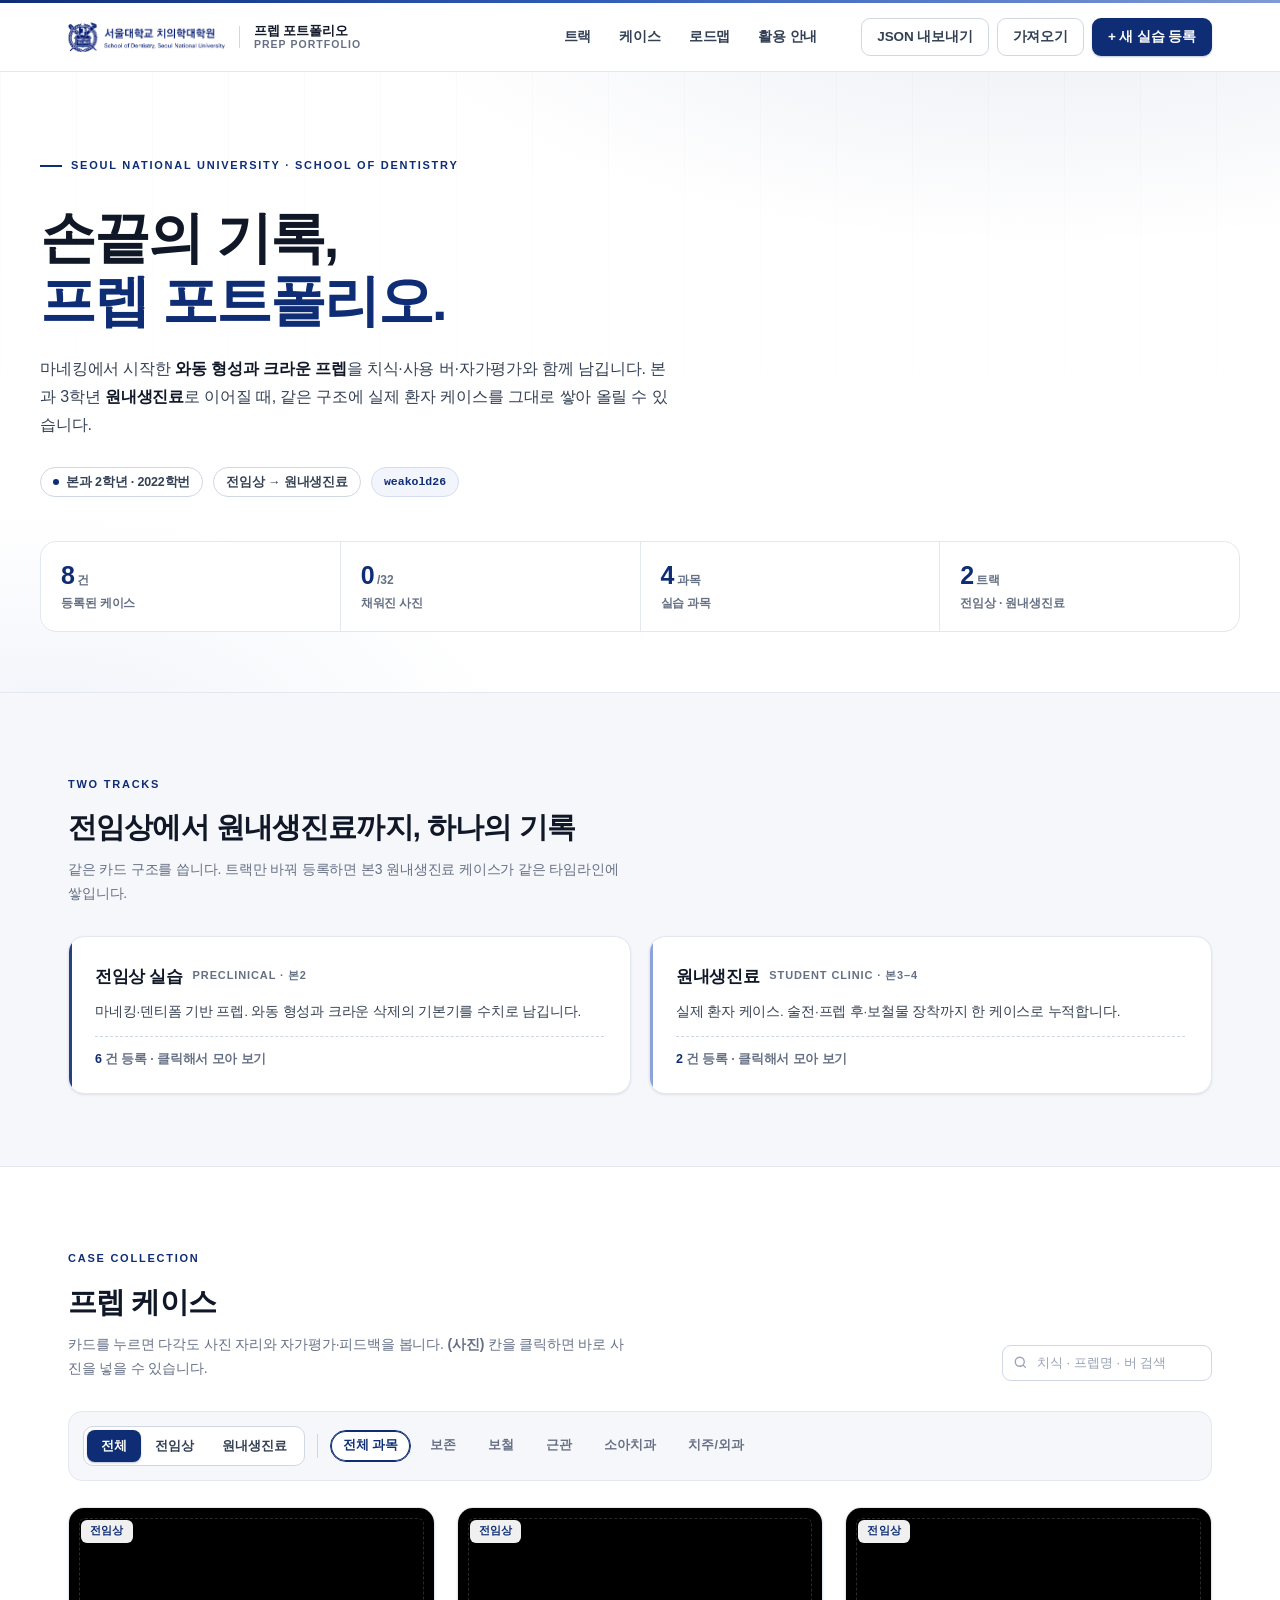
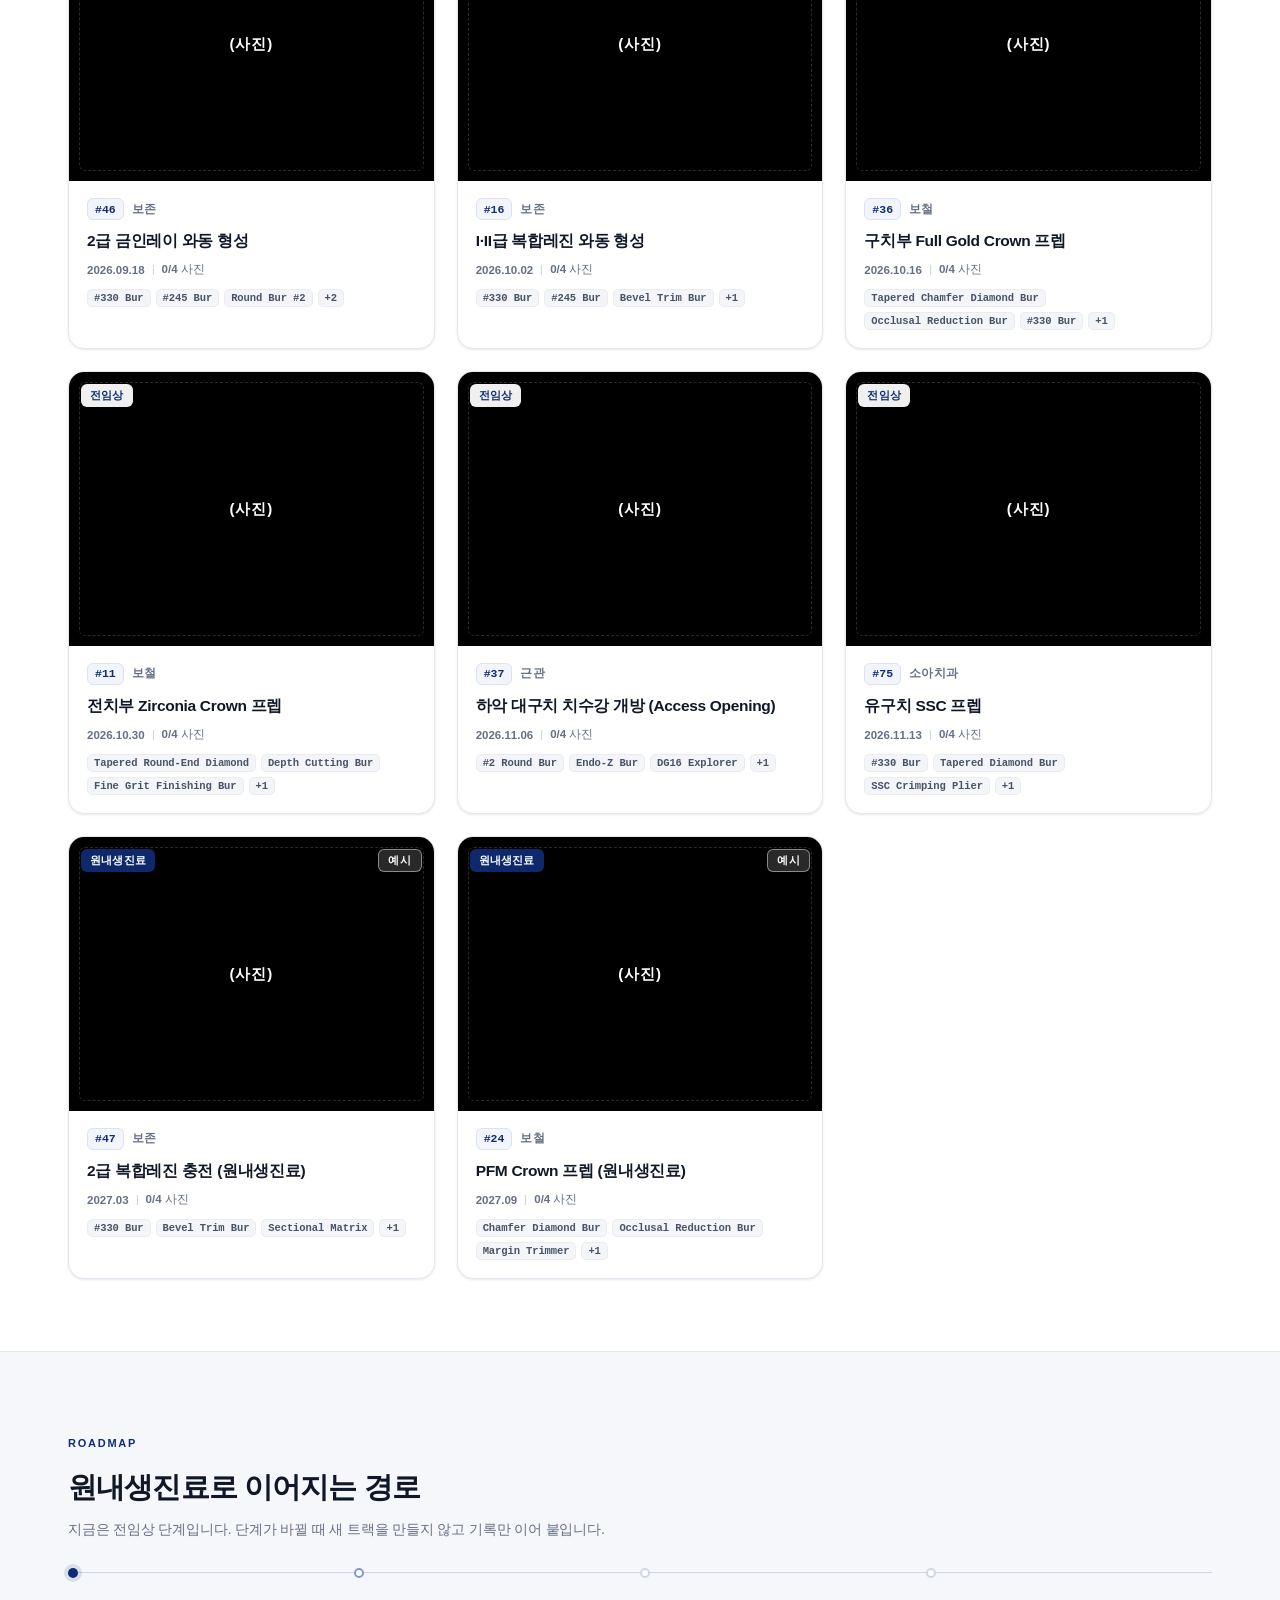
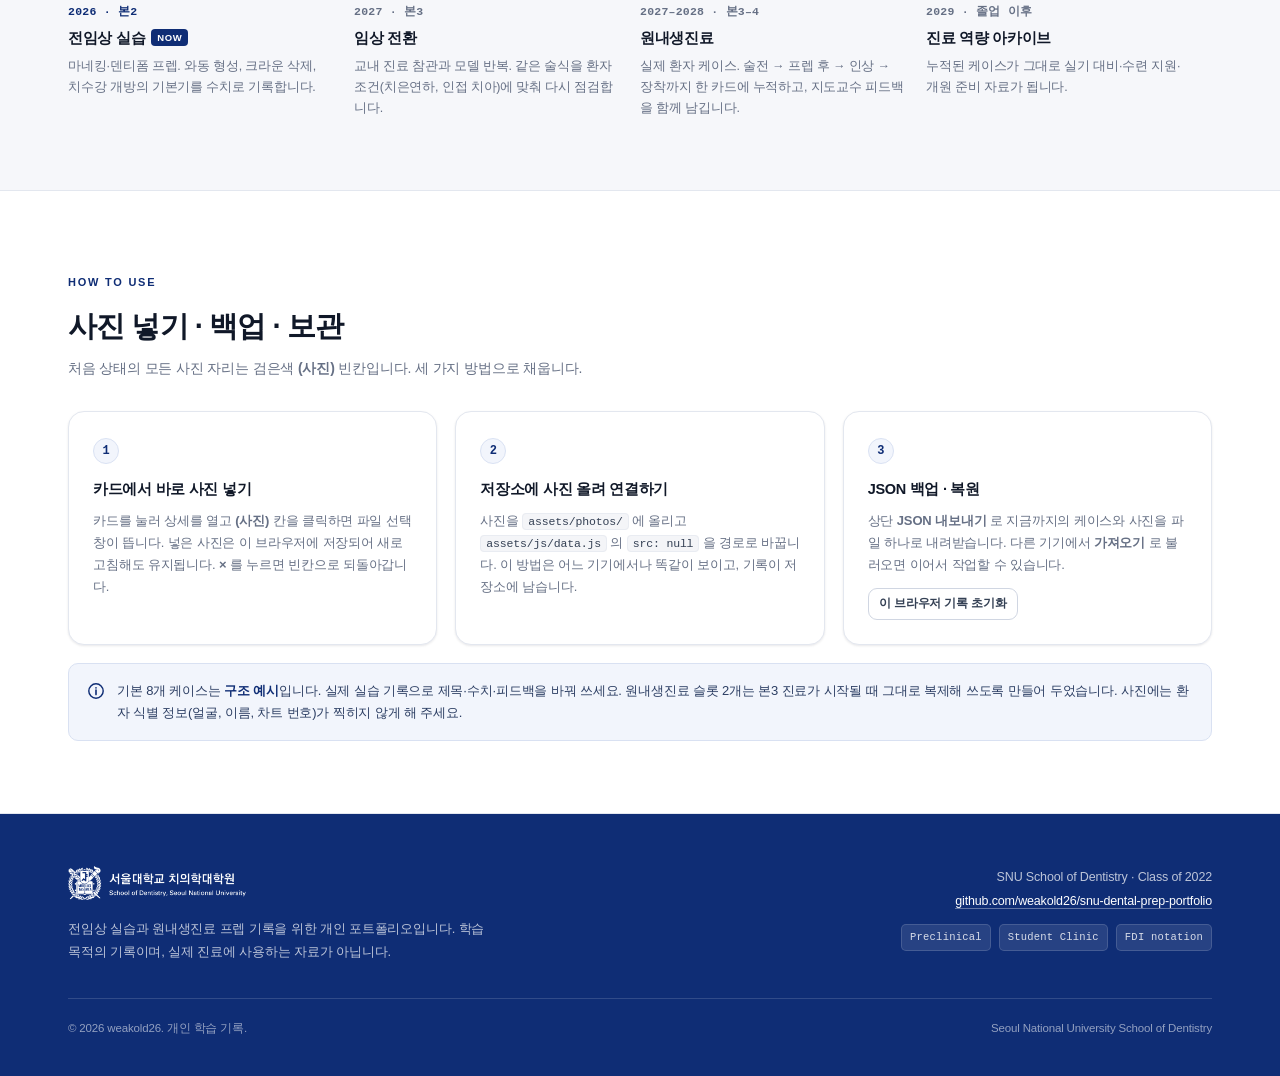
==== index.html @ 91e1e753 "feat: add browser-record reset control - 안내 섹션에 '이 브라우저 기록 초기화' 버튼 (confirm 확인 후 localStorage 비움) - " ====
<!DOCTYPE html>
<html lang="ko">
<head>
<meta charset="utf-8">
<meta name="viewport" content="width=device-width, initial-scale=1">
<title>프렙 포트폴리오 · 서울대학교 치의학대학원</title>
<meta name="description" content="서울대학교 치의학대학원 전임상 실습·원내생진료 프렙 포트폴리오. 케이스별 치식, 사용 버, 자가평가, 다각도 사진 기록.">
<meta name="author" content="weakold26">
<meta name="theme-color" content="#0F2D75">

<meta property="og:type" content="website">
<meta property="og:title" content="프렙 포트폴리오 · 서울대학교 치의학대학원">
<meta property="og:description" content="전임상 실습에서 원내생진료까지 — 마네킹 프렙과 임상 케이스를 한 곳에 누적합니다.">
<meta property="og:image" content="assets/img/logo.png">
<meta name="twitter:card" content="summary">

<link rel="icon" type="image/png" href="assets/img/mobileicon.png">
<link rel="apple-touch-icon" href="assets/img/mobileicon.png">
<link rel="stylesheet" href="assets/css/style.css">
</head>
<body id="top">

<div class="topline"></div>

<header class="site-header">
  <div class="wrap header-inner">
    <a class="brand" href="#top" aria-label="서울대학교 치의학대학원 — 프렙 포트폴리오">
      <img class="brand-logo" src="assets/img/logo.png" width="319" height="61"
           alt="서울대학교 치의학대학원 School of Dentistry, Seoul National University">
      <span class="brand-divider" aria-hidden="true"></span>
      <span class="brand-text">
        <span class="brand-title">프렙 포트폴리오</span>
        <span class="brand-sub">Prep Portfolio</span>
      </span>
    </a>

    <nav class="nav" aria-label="주요 섹션">
      <a href="#tracks">트랙</a>
      <a href="#collection">케이스</a>
      <a href="#roadmap">로드맵</a>
      <a href="#guide">활용 안내</a>
    </nav>

    <div class="header-actions">
      <button type="button" class="btn btn-ghost" id="btn-export" title="현재 기록을 JSON 파일로 내려받기">JSON 내보내기</button>
      <button type="button" class="btn btn-ghost" id="btn-import" title="JSON 백업 파일 불러오기">가져오기</button>
      <button type="button" class="btn btn-primary" id="btn-new">+ 새 실습 등록</button>
    </div>
  </div>
</header>

<!-- ============================================================== HERO -->
<section class="hero">
  <div class="wrap hero-inner">
    <p class="eyebrow">Seoul National University · School of Dentistry</p>
    <h1>손끝의 기록,<br><span class="accent">프렙 포트폴리오.</span></h1>
    <p class="hero-lead">
      마네킹에서 시작한 <strong>와동 형성과 크라운 프렙</strong>을 치식·사용 버·자가평가와 함께 남깁니다.
      본과 3학년 <strong>원내생진료</strong>로 이어질 때, 같은 구조에 실제 환자 케이스를 그대로 쌓아 올릴 수 있습니다.
    </p>

    <div class="hero-meta">
      <span class="chip"><span class="dot" aria-hidden="true"></span>본과 2학년 · 2022학번</span>
      <span class="chip">전임상 → 원내생진료</span>
      <span class="chip chip-code">weakold26</span>
    </div>

    <div class="hero-stats">
      <div class="stat">
        <div class="stat-num" id="stat-cases">8<small>건</small></div>
        <div class="stat-label">등록된 케이스</div>
      </div>
      <div class="stat">
        <div class="stat-num" id="stat-photos">0<small>/32</small></div>
        <div class="stat-label">채워진 사진</div>
      </div>
      <div class="stat">
        <div class="stat-num" id="stat-subjects">5<small>과목</small></div>
        <div class="stat-label">실습 과목</div>
      </div>
      <div class="stat">
        <div class="stat-num" id="stat-tracks">2<small>트랙</small></div>
        <div class="stat-label">전임상 · 원내생진료</div>
      </div>
    </div>
  </div>
</section>

<!-- ============================================================ TRACKS -->
<section class="section" id="tracks">
  <div class="wrap">
    <div class="section-head">
      <div>
        <p class="section-kicker">Two Tracks</p>
        <h2 class="section-title">전임상에서 원내생진료까지, 하나의 기록</h2>
        <p class="section-desc">같은 카드 구조를 씁니다. 트랙만 바꿔 등록하면 본3 원내생진료 케이스가 같은 타임라인에 쌓입니다.</p>
      </div>
    </div>
    <div class="track-grid" id="track-grid"></div>
  </div>
</section>

<!-- ======================================================== COLLECTION -->
<section class="section collection" id="collection">
  <div class="wrap">
    <div class="section-head">
      <div>
        <p class="section-kicker">Case Collection</p>
        <h2 class="section-title">프렙 케이스</h2>
        <p class="section-desc">카드를 누르면 다각도 사진 자리와 자가평가·피드백을 봅니다. <b>(사진)</b> 칸을 클릭하면 바로 사진을 넣을 수 있습니다.</p>
      </div>
      <div class="search">
        <svg viewBox="0 0 20 20" fill="none" aria-hidden="true"><circle cx="9" cy="9" r="6" stroke="currentColor" stroke-width="1.7"/><path d="m13.5 13.5 3 3" stroke="currentColor" stroke-width="1.7" stroke-linecap="round"/></svg>
        <label class="sr-only" for="search-input">케이스 검색</label>
        <input type="text" id="search-input" placeholder="치식 · 프렙명 · 버 검색" autocomplete="off">
      </div>
    </div>

    <div class="filterbar">
      <div class="segmented" id="track-filter" role="group" aria-label="트랙 필터">
        <button type="button" data-track="all" aria-pressed="true">전체</button>
        <button type="button" data-track="preclinical" aria-pressed="false">전임상</button>
        <button type="button" data-track="clinic" aria-pressed="false">원내생진료</button>
      </div>
      <span class="filter-divider" aria-hidden="true"></span>
      <div class="subject-chips" id="subject-filter" role="group" aria-label="과목 필터">
        <button type="button" data-subject="all" aria-pressed="true">전체 과목</button>
      </div>
    </div>

    <div class="case-grid" id="case-grid" aria-live="polite"></div>
  </div>
</section>

<!-- =========================================================== ROADMAP -->
<section class="section" id="roadmap">
  <div class="wrap">
    <div class="section-head">
      <div>
        <p class="section-kicker">Roadmap</p>
        <h2 class="section-title">원내생진료로 이어지는 경로</h2>
        <p class="section-desc">지금은 전임상 단계입니다. 단계가 바뀔 때 새 트랙을 만들지 않고 기록만 이어 붙입니다.</p>
      </div>
    </div>

    <div class="roadmap">
      <div class="road-step is-now">
        <div class="road-year">2026 · 본2</div>
        <div class="road-title">전임상 실습<span class="now-tag">NOW</span></div>
        <p class="road-body">마네킹·덴티폼 프렙. 와동 형성, 크라운 삭제, 치수강 개방의 기본기를 수치로 기록합니다.</p>
      </div>
      <div class="road-step is-next">
        <div class="road-year">2027 · 본3</div>
        <div class="road-title">임상 전환</div>
        <p class="road-body">교내 진료 참관과 모델 반복. 같은 술식을 환자 조건(치은연하, 인접 치아)에 맞춰 다시 점검합니다.</p>
      </div>
      <div class="road-step">
        <div class="road-year">2027–2028 · 본3–4</div>
        <div class="road-title">원내생진료</div>
        <p class="road-body">실제 환자 케이스. 술전 → 프렙 후 → 인상 → 장착까지 한 카드에 누적하고, 지도교수 피드백을 함께 남깁니다.</p>
      </div>
      <div class="road-step">
        <div class="road-year">2029 · 졸업 이후</div>
        <div class="road-title">진료 역량 아카이브</div>
        <p class="road-body">누적된 케이스가 그대로 실기 대비·수련 지원·개원 준비 자료가 됩니다.</p>
      </div>
    </div>
  </div>
</section>

<!-- ============================================================= GUIDE -->
<section class="section collection" id="guide">
  <div class="wrap">
    <div class="section-head">
      <div>
        <p class="section-kicker">How to use</p>
        <h2 class="section-title">사진 넣기 · 백업 · 보관</h2>
        <p class="section-desc">처음 상태의 모든 사진 자리는 검은색 <b>(사진)</b> 빈칸입니다. 세 가지 방법으로 채웁니다.</p>
      </div>
    </div>

    <div class="guide-grid">
      <div class="guide-card">
        <span class="guide-num">1</span>
        <h3>카드에서 바로 사진 넣기</h3>
        <p>카드를 눌러 상세를 열고 <b>(사진)</b> 칸을 클릭하면 파일 선택창이 뜹니다. 넣은 사진은 이 브라우저에 저장되어 새로고침해도 유지됩니다. <b>×</b> 를 누르면 빈칸으로 되돌아갑니다.</p>
      </div>
      <div class="guide-card">
        <span class="guide-num">2</span>
        <h3>저장소에 사진 올려 연결하기</h3>
        <p>사진을 <code>assets/photos/</code> 에 올리고 <code>assets/js/data.js</code> 의 <code>src: null</code> 을 경로로 바꿉니다. 이 방법은 어느 기기에서나 똑같이 보이고, 기록이 저장소에 남습니다.</p>
      </div>
      <div class="guide-card">
        <span class="guide-num">3</span>
        <h3>JSON 백업 · 복원</h3>
        <p>상단 <b>JSON 내보내기</b> 로 지금까지의 케이스와 사진을 파일 하나로 내려받습니다. 다른 기기에서 <b>가져오기</b> 로 불러오면 이어서 작업할 수 있습니다.</p>
        <button type="button" class="btn btn-quiet reset-btn" id="btn-reset">이 브라우저 기록 초기화</button>
      </div>
    </div>

    <div class="note">
      <svg class="note-icon" viewBox="0 0 20 20" fill="none" aria-hidden="true"><circle cx="10" cy="10" r="8" stroke="currentColor" stroke-width="1.6"/><path d="M10 9v5M10 6.4v.2" stroke="currentColor" stroke-width="1.8" stroke-linecap="round"/></svg>
      <div>
        기본 8개 케이스는 <b>구조 예시</b>입니다. 실제 실습 기록으로 제목·수치·피드백을 바꿔 쓰세요.
        원내생진료 슬롯 2개는 본3 진료가 시작될 때 그대로 복제해 쓰도록 만들어 두었습니다.
        사진에는 환자 식별 정보(얼굴, 이름, 차트 번호)가 찍히지 않게 해 주세요.
      </div>
    </div>
  </div>
</section>

<!-- ============================================================ FOOTER -->
<footer class="site-footer">
  <div class="wrap">
    <div class="footer-inner">
      <div>
        <img class="footer-logo" src="assets/img/logoW.png" width="319" height="61"
             alt="서울대학교 치의학대학원 School of Dentistry, Seoul National University">
        <p class="footer-about">
          전임상 실습과 원내생진료 프렙 기록을 위한 개인 포트폴리오입니다.
          학습 목적의 기록이며, 실제 진료에 사용하는 자료가 아닙니다.
        </p>
      </div>
      <div class="footer-right">
        <div>SNU School of Dentistry · Class of 2022</div>
        <div><a href="https://github.com/weakold26/snu-dental-prep-portfolio" target="_blank" rel="noopener">github.com/weakold26/snu-dental-prep-portfolio</a></div>
        <div class="footer-meta">
          <span>Preclinical</span>
          <span>Student Clinic</span>
          <span>FDI notation</span>
        </div>
      </div>
    </div>
    <div class="footer-rule"></div>
    <div class="footer-bottom">
      <span>© 2026 weakold26. 개인 학습 기록.</span>
      <span>Seoul National University School of Dentistry</span>
    </div>
  </div>
</footer>

<!-- ======================================================= DETAIL MODAL -->
<div class="modal" id="modal-detail" data-open="false" role="dialog" aria-modal="true" aria-labelledby="detail-title">
  <div class="modal-backdrop" data-close="detail"></div>
  <div class="modal-panel" role="document">
    <div class="modal-head">
      <div class="modal-head-main">
        <div class="modal-eyebrow" id="detail-eyebrow"></div>
        <h2 class="modal-title" id="detail-title"></h2>
        <p class="modal-sub" id="detail-sub"></p>
      </div>
      <button type="button" class="icon-btn" data-close="detail" aria-label="닫기">
        <svg width="16" height="16" viewBox="0 0 16 16" fill="none" aria-hidden="true"><path d="M4 4l8 8M12 4l-8 8" stroke="currentColor" stroke-width="1.8" stroke-linecap="round"/></svg>
      </button>
    </div>
    <div class="modal-body" id="detail-body"></div>
    <div class="modal-foot">
      <span class="modal-foot-note">(사진) 칸을 클릭하면 그 각도의 사진을 넣을 수 있습니다 · 이 브라우저에만 저장됩니다</span>
      <button type="button" class="btn btn-ghost" data-close="detail">닫기</button>
    </div>
  </div>
</div>

<!-- ========================================================== NEW MODAL -->
<div class="modal" id="modal-new" data-open="false" role="dialog" aria-modal="true" aria-labelledby="new-title">
  <div class="modal-backdrop" data-close="new"></div>
  <div class="modal-panel is-narrow" role="document">
    <div class="modal-head">
      <div class="modal-head-main">
        <div class="modal-eyebrow">New Record</div>
        <h2 class="modal-title" id="new-title">새 실습 / 프렙 등록</h2>
        <p class="modal-sub">사진을 넣지 않으면 검은색 (사진) 빈칸으로 남습니다. 나중에 카드에서 채울 수 있습니다.</p>
      </div>
      <button type="button" class="icon-btn" data-close="new" aria-label="닫기">
        <svg width="16" height="16" viewBox="0 0 16 16" fill="none" aria-hidden="true"><path d="M4 4l8 8M12 4l-8 8" stroke="currentColor" stroke-width="1.8" stroke-linecap="round"/></svg>
      </button>
    </div>

    <div class="modal-body">
      <form id="new-form" novalidate>
        <div class="form-grid">
          <div class="field span-2">
            <label>트랙<span class="req">*</span></label>
            <div class="seg-field" id="new-track-group">
              <label><input type="radio" name="track" value="preclinical" checked><span>전임상 실습 · 본2</span></label>
              <label><input type="radio" name="track" value="clinic"><span>원내생진료 · 본3–4</span></label>
            </div>
          </div>

          <div class="field">
            <label for="new-subject">과목<span class="req">*</span></label>
            <select id="new-subject" name="subject"></select>
          </div>

          <div class="field">
            <label for="new-tooth">FDI 치식 번호<span class="req">*</span></label>
            <input type="text" id="new-tooth" name="tooth" placeholder="#46" autocomplete="off">
            <span class="help">예: #46, #11, #75 (유치 75)</span>
          </div>

          <div class="field span-2">
            <label for="new-title">시술 / 프렙명<span class="req">*</span></label>
            <input type="text" id="new-title-input" name="title" placeholder="예: 2급 금인레이 와동 형성" autocomplete="off">
          </div>

          <div class="field">
            <label for="new-course">과목 / 실습명</label>
            <input type="text" id="new-course" name="course" placeholder="예: 치과보존학실습 I" autocomplete="off">
          </div>

          <div class="field">
            <label for="new-date">실습일</label>
            <input type="date" id="new-date" name="date">
          </div>

          <div class="field span-2">
            <label for="new-instruments">사용 기구 / 버</label>
            <input type="text" id="new-instruments" name="instruments" placeholder="#330 Bur, Round Bur #2, Enamel Chisel" autocomplete="off">
            <span class="help">쉼표(,)로 구분해 여러 개를 적습니다.</span>
          </div>

          <div class="field span-2">
            <label for="new-checks">체크포인트 / 자가평가</label>
            <input type="text" id="new-checks" name="checks" placeholder="Taper 6–8°, Margin 1.0 mm, Occlusal reduction 1.5 mm" autocomplete="off">
            <span class="help">쉼표(,)로 구분. 상세 화면에서 항목별로 나뉘어 표시됩니다.</span>
          </div>

          <div class="field span-2">
            <label for="new-feedback">교수님 피드백 · 메모</label>
            <textarea id="new-feedback" name="feedback" placeholder="지도 시 받은 피드백, 다음에 고칠 점을 적어 두세요."></textarea>
          </div>

          <div class="field span-2">
            <label>사진 (선택 · 나중에 넣어도 됩니다)</label>
            <div class="upload-grid" id="upload-grid"></div>
          </div>
        </div>

        <div class="form-error" id="new-error" role="alert"></div>

        <div class="form-actions">
          <button type="button" class="btn btn-ghost" data-close="new">취소</button>
          <button type="submit" class="btn btn-primary">등록하기</button>
        </div>
      </form>
    </div>
  </div>
</div>

<div class="toast" id="toast" role="status" aria-live="polite"></div>

<input type="file" id="file-input" accept="image/*" hidden>
<input type="file" id="import-input" accept="application/json,.json" hidden>

<script src="assets/js/data.js"></script>
<script src="assets/js/app.js"></script>
</body>
</html>
---- assets/css/style.css ----
/* =============================================================================
   SNU Dental Prep Portfolio — stylesheet
   Palette: SNU Blue #0F2D75 / white / clean grey
   ========================================================================== */

:root {
  --navy: #0f2d75;
  --navy-700: #14367f;
  --navy-100: #e8edf9;
  --navy-050: #f2f5fc;
  --ink: #101828;
  --ink-2: #344054;
  --muted: #667085;
  --line: #e3e7ef;
  --line-strong: #d0d6e2;
  --bg: #f6f7fa;
  --surface: #ffffff;
  --good: #12805c;
  --fair: #b06a00;
  --warn: #b42318;
  --radius: 16px;
  --radius-sm: 10px;
  --shadow-sm: 0 1px 2px rgba(16, 24, 40, 0.04), 0 1px 3px rgba(16, 24, 40, 0.06);
  --shadow-md: 0 8px 24px rgba(16, 24, 40, 0.08), 0 2px 6px rgba(16, 24, 40, 0.04);
  --shadow-lg: 0 24px 64px rgba(9, 18, 46, 0.18);
  --maxw: 1200px;
  --font: "Pretendard", -apple-system, BlinkMacSystemFont, "Apple SD Gothic Neo",
    "Malgun Gothic", "Noto Sans KR", "Segoe UI", Roboto, "Helvetica Neue", Arial, sans-serif;
  --mono: ui-monospace, SFMono-Regular, "SF Mono", Menlo, Consolas, monospace;
}

*,
*::before,
*::after { box-sizing: border-box; }

html { -webkit-text-size-adjust: 100%; }

body {
  margin: 0;
  font-family: var(--font);
  color: var(--ink);
  background: var(--bg);
  line-height: 1.6;
  letter-spacing: -0.01em;
  -webkit-font-smoothing: antialiased;
}

img { max-width: 100%; display: block; }

button { font-family: inherit; }

a { color: inherit; text-decoration: none; }

::selection { background: var(--navy); color: #fff; }

.wrap {
  width: 100%;
  max-width: var(--maxw);
  margin: 0 auto;
  padding: 0 28px;
}

.sr-only {
  position: absolute;
  width: 1px; height: 1px;
  padding: 0; margin: -1px;
  overflow: hidden;
  clip: rect(0 0 0 0);
  white-space: nowrap;
  border: 0;
}

/* ---------------------------------------------------------------- top bar */

.topline {
  height: 3px;
  background: linear-gradient(90deg, var(--navy) 0%, #2f5bb7 45%, #7f9ad6 100%);
}

.site-header {
  position: sticky;
  top: 0;
  z-index: 60;
  background: rgba(255, 255, 255, 0.92);
  backdrop-filter: saturate(180%) blur(14px);
  -webkit-backdrop-filter: saturate(180%) blur(14px);
  border-bottom: 1px solid var(--line);
}

.header-inner {
  display: flex;
  align-items: center;
  gap: 24px;
  min-height: 68px;
}

.brand {
  display: inline-flex;
  align-items: center;
  gap: 14px;
  flex-shrink: 0;
}

/* 로고는 원본 비율 319:61 을 그대로 유지한다 (height 고정, width auto). */
.brand-logo {
  height: 30px;
  width: auto;
  object-fit: contain;
}

.brand-divider {
  width: 1px;
  height: 22px;
  background: var(--line-strong);
}

.brand-text {
  display: flex;
  flex-direction: column;
  line-height: 1.15;
}

.brand-title {
  font-size: 13px;
  font-weight: 700;
  letter-spacing: -0.01em;
  color: var(--ink);
}

.brand-sub {
  font-size: 10.5px;
  font-weight: 600;
  letter-spacing: 0.1em;
  text-transform: uppercase;
  color: var(--muted);
}

.nav {
  display: flex;
  align-items: center;
  gap: 4px;
  margin-left: auto;
}

.nav a {
  padding: 8px 12px;
  font-size: 13.5px;
  font-weight: 600;
  color: var(--ink-2);
  border-radius: 8px;
  transition: background 0.15s ease, color 0.15s ease;
}

.nav a:hover { background: var(--navy-050); color: var(--navy); }

.header-actions {
  display: flex;
  align-items: center;
  gap: 8px;
  margin-left: 8px;
}

/* ------------------------------------------------------------------ buttons */

.btn {
  display: inline-flex;
  align-items: center;
  justify-content: center;
  gap: 7px;
  height: 38px;
  padding: 0 15px;
  border-radius: 9px;
  border: 1px solid transparent;
  font-size: 13.5px;
  font-weight: 650;
  letter-spacing: -0.01em;
  cursor: pointer;
  white-space: nowrap;
  transition: background 0.15s ease, border-color 0.15s ease, color 0.15s ease,
    transform 0.12s ease, box-shadow 0.15s ease;
}

.btn:active { transform: translateY(1px); }

.btn-primary {
  background: var(--navy);
  color: #fff;
  box-shadow: 0 1px 2px rgba(15, 45, 117, 0.28);
}

.btn-primary:hover { background: var(--navy-700); box-shadow: 0 4px 14px rgba(15, 45, 117, 0.28); }

.btn-ghost {
  background: #fff;
  color: var(--ink-2);
  border-color: var(--line-strong);
}

.btn-ghost:hover { background: var(--navy-050); border-color: #b9c4da; color: var(--navy); }

.btn-quiet {
  background: transparent;
  color: var(--muted);
  border-color: transparent;
  height: 32px;
  padding: 0 10px;
  font-size: 12.5px;
}

.btn-quiet:hover { background: #f4f5f8; color: var(--ink-2); }

.btn-block { width: 100%; }

/* --------------------------------------------------------------------- hero */

.hero {
  position: relative;
  background:
    radial-gradient(1100px 460px at 82% -18%, rgba(15, 45, 117, 0.09), transparent 62%),
    radial-gradient(760px 380px at 4% 108%, rgba(47, 91, 183, 0.07), transparent 60%),
    var(--surface);
  border-bottom: 1px solid var(--line);
  overflow: hidden;
}

.hero::after {
  content: "";
  position: absolute;
  inset: 0;
  background-image: linear-gradient(to right, rgba(16, 24, 40, 0.035) 1px, transparent 1px);
  background-size: 76px 100%;
  mask-image: linear-gradient(to bottom, rgba(0, 0, 0, 0.5), transparent 72%);
  -webkit-mask-image: linear-gradient(to bottom, rgba(0, 0, 0, 0.5), transparent 72%);
  pointer-events: none;
}

.hero-inner {
  position: relative;
  z-index: 1;
  padding: 74px 0 60px;
}

.eyebrow {
  display: inline-flex;
  align-items: center;
  gap: 9px;
  font-size: 11px;
  font-weight: 700;
  letter-spacing: 0.16em;
  text-transform: uppercase;
  color: var(--navy);
}

.eyebrow::before {
  content: "";
  width: 22px;
  height: 2px;
  background: var(--navy);
  display: block;
}

.hero h1 {
  margin: 20px 0 0;
  font-size: clamp(2.1rem, 4.6vw, 3.5rem);
  line-height: 1.14;
  letter-spacing: -0.035em;
  font-weight: 800;
  color: var(--ink);
}

.hero h1 .accent {
  color: var(--navy);
}

.hero-lead {
  margin: 22px 0 0;
  max-width: 640px;
  font-size: 16px;
  line-height: 1.75;
  color: var(--ink-2);
}

.hero-lead strong { color: var(--ink); font-weight: 650; }

.hero-meta {
  display: flex;
  flex-wrap: wrap;
  gap: 8px 10px;
  margin-top: 28px;
}

.chip {
  display: inline-flex;
  align-items: center;
  gap: 7px;
  height: 30px;
  padding: 0 12px;
  border-radius: 999px;
  background: #fff;
  border: 1px solid var(--line-strong);
  font-size: 12.5px;
  font-weight: 600;
  color: var(--ink-2);
}

.chip .dot {
  width: 6px;
  height: 6px;
  border-radius: 50%;
  background: var(--navy);
}

.chip-code {
  font-family: var(--mono);
  font-size: 11.5px;
  letter-spacing: 0;
  color: var(--navy);
  background: var(--navy-050);
  border-color: #d5def1;
}

.hero-stats {
  display: grid;
  grid-template-columns: repeat(4, minmax(0, 1fr));
  gap: 1px;
  margin-top: 44px;
  background: var(--line);
  border: 1px solid var(--line);
  border-radius: var(--radius);
  overflow: hidden;
}

.stat {
  background: #fff;
  padding: 18px 20px;
}

.stat-num {
  font-size: 25px;
  font-weight: 800;
  letter-spacing: -0.03em;
  color: var(--navy);
  line-height: 1.25;
  font-variant-numeric: tabular-nums;
}

.stat-num small {
  font-size: 12px;
  font-weight: 650;
  color: var(--muted);
  letter-spacing: 0;
  margin-left: 3px;
}

.stat-label {
  margin-top: 2px;
  font-size: 12px;
  font-weight: 600;
  color: var(--muted);
}

/* ------------------------------------------------------------------- tracks */

.section {
  padding: 72px 0;
}

.section-head {
  display: flex;
  align-items: flex-end;
  justify-content: space-between;
  gap: 28px;
  margin-bottom: 30px;
  flex-wrap: wrap;
}

.section-kicker {
  font-size: 11px;
  font-weight: 700;
  letter-spacing: 0.16em;
  text-transform: uppercase;
  color: var(--navy);
}

.section-title {
  margin: 8px 0 0;
  font-size: clamp(1.4rem, 2.4vw, 1.8rem);
  font-weight: 800;
  letter-spacing: -0.03em;
  color: var(--ink);
}

.section-desc {
  margin: 8px 0 0;
  max-width: 560px;
  font-size: 14px;
  color: var(--muted);
  line-height: 1.7;
}

.track-grid {
  display: grid;
  grid-template-columns: repeat(2, minmax(0, 1fr));
  gap: 18px;
}

.track-card {
  position: relative;
  display: flex;
  flex-direction: column;
  gap: 12px;
  padding: 26px 26px 24px;
  background: #fff;
  border: 1px solid var(--line);
  border-radius: var(--radius);
  box-shadow: var(--shadow-sm);
  overflow: hidden;
}

.track-card::before {
  content: "";
  position: absolute;
  inset: 0 auto 0 0;
  width: 3px;
  background: var(--navy);
  opacity: 0.9;
}

.track-card[data-track="clinic"]::before { background: #7f9ad6; }

.track-top {
  display: flex;
  align-items: center;
  gap: 10px;
}

.track-name {
  font-size: 16.5px;
  font-weight: 750;
  letter-spacing: -0.02em;
  color: var(--ink);
}

.track-en {
  font-size: 11px;
  font-weight: 650;
  letter-spacing: 0.08em;
  text-transform: uppercase;
  color: var(--muted);
}

.track-desc {
  font-size: 13.5px;
  line-height: 1.7;
  color: var(--ink-2);
  margin: 0;
}

.track-count {
  margin-top: auto;
  padding-top: 12px;
  border-top: 1px dashed var(--line-strong);
  font-size: 12.5px;
  font-weight: 600;
  color: var(--muted);
}

.track-count b { color: var(--navy); font-variant-numeric: tabular-nums; }

/* --------------------------------------------------------------- collection */

.collection { background: var(--surface); border-top: 1px solid var(--line); border-bottom: 1px solid var(--line); }

.filterbar {
  display: flex;
  align-items: center;
  gap: 12px;
  flex-wrap: wrap;
  padding: 14px;
  background: var(--bg);
  border: 1px solid var(--line);
  border-radius: 14px;
  margin-bottom: 26px;
}

.segmented {
  display: inline-flex;
  padding: 3px;
  background: #fff;
  border: 1px solid var(--line-strong);
  border-radius: 10px;
}

.segmented button {
  border: 0;
  background: transparent;
  padding: 7px 14px;
  border-radius: 8px;
  font-size: 13px;
  font-weight: 650;
  color: var(--ink-2);
  cursor: pointer;
  transition: background 0.15s ease, color 0.15s ease, box-shadow 0.15s ease;
  white-space: nowrap;
}

.segmented button:hover { color: var(--navy); }

.segmented button[aria-pressed="true"] {
  background: var(--navy);
  color: #fff;
  box-shadow: 0 1px 2px rgba(15, 45, 117, 0.3);
}

.filter-divider {
  width: 1px;
  height: 24px;
  background: var(--line-strong);
}

.subject-chips {
  display: flex;
  gap: 6px;
  flex-wrap: wrap;
}

.subject-chips button {
  height: 32px;
  padding: 0 12px;
  border-radius: 999px;
  border: 1px solid transparent;
  background: transparent;
  font-size: 12.5px;
  font-weight: 650;
  color: var(--muted);
  cursor: pointer;
  transition: all 0.15s ease;
}

.subject-chips button:hover { background: #fff; color: var(--ink-2); border-color: var(--line-strong); }

.subject-chips button[aria-pressed="true"] {
  background: #fff;
  border-color: var(--navy);
  color: var(--navy);
  box-shadow: inset 0 0 0 1px var(--navy);
}

.search {
  position: relative;
  margin-left: auto;
  display: flex;
  align-items: center;
}

.search input {
  height: 36px;
  width: 210px;
  padding: 0 12px 0 34px;
  border: 1px solid var(--line-strong);
  border-radius: 9px;
  background: #fff;
  font-family: inherit;
  font-size: 13px;
  color: var(--ink);
  transition: border-color 0.15s ease, box-shadow 0.15s ease;
}

.search input::placeholder { color: #98a2b3; }

.search input:focus {
  outline: none;
  border-color: var(--navy);
  box-shadow: 0 0 0 3px rgba(15, 45, 117, 0.12);
}

.search svg {
  position: absolute;
  left: 11px;
  width: 15px;
  height: 15px;
  color: #98a2b3;
  pointer-events: none;
}

/* --------------------------------------------------------------------- grid */

.case-grid {
  display: grid;
  grid-template-columns: repeat(3, minmax(0, 1fr));
  gap: 22px;
}

.case-card {
  display: flex;
  flex-direction: column;
  background: #fff;
  border: 1px solid var(--line);
  border-radius: var(--radius);
  overflow: hidden;
  cursor: pointer;
  text-align: left;
  padding: 0;
  font-family: inherit;
  color: inherit;
  box-shadow: var(--shadow-sm);
  transition: transform 0.2s ease, box-shadow 0.2s ease, border-color 0.2s ease;
}

.case-card:hover {
  transform: translateY(-3px);
  box-shadow: var(--shadow-md);
  border-color: #c3cde0;
}

.case-card:focus-visible {
  outline: 2px solid var(--navy);
  outline-offset: 3px;
}

/* ---- (사진) 빈칸 : 순수 검정 배경 + 흰색 "(사진)" ---- */

.photo-empty {
  position: relative;
  display: flex;
  align-items: center;
  justify-content: center;
  background: #000000;
  color: #ffffff;
  overflow: hidden;
}

.photo-empty::before {
  content: "";
  position: absolute;
  inset: 10px;
  border: 1px dashed rgba(255, 255, 255, 0.16);
  border-radius: 6px;
  pointer-events: none;
}

.photo-empty .ph-label {
  position: relative;
  z-index: 1;
  font-size: 13px;
  font-weight: 600;
  letter-spacing: 0.06em;
  color: #ffffff;
  text-align: center;
  padding: 0 12px;
}

.case-thumb {
  aspect-ratio: 4 / 3;
  width: 100%;
  position: relative;
}

.case-thumb.photo-empty .ph-label { font-size: 15px; }

.case-thumb img {
  position: absolute;
  inset: 0;
  width: 100%;
  height: 100%;
  object-fit: cover;
}

.thumb-badges {
  position: absolute;
  z-index: 2;
  top: 12px;
  left: 12px;
  right: 12px;
  display: flex;
  align-items: center;
  justify-content: space-between;
  gap: 8px;
  pointer-events: none;
}

.badge {
  display: inline-flex;
  align-items: center;
  gap: 5px;
  height: 23px;
  padding: 0 9px;
  border-radius: 6px;
  font-size: 10.5px;
  font-weight: 700;
  letter-spacing: 0.02em;
  backdrop-filter: blur(6px);
}

.badge-track {
  background: rgba(255, 255, 255, 0.94);
  color: var(--navy);
}

.badge-track[data-track="clinic"] { background: rgba(15, 45, 117, 0.92); color: #fff; }

.badge-tpl {
  background: rgba(255, 255, 255, 0.16);
  border: 1px solid rgba(255, 255, 255, 0.45);
  color: #fff;
  letter-spacing: 0.06em;
}

.case-body {
  display: flex;
  flex-direction: column;
  gap: 10px;
  padding: 17px 18px 18px;
  flex: 1;
}

.case-toprow {
  display: flex;
  align-items: center;
  gap: 8px;
}

.tooth {
  display: inline-flex;
  align-items: center;
  height: 22px;
  padding: 0 7px;
  border-radius: 6px;
  background: var(--navy-050);
  border: 1px solid #dae2f3;
  font-family: var(--mono);
  font-size: 11.5px;
  font-weight: 700;
  color: var(--navy);
  letter-spacing: 0;
}

.case-subject {
  font-size: 11.5px;
  font-weight: 650;
  letter-spacing: 0.02em;
  color: var(--muted);
}

.case-title {
  margin: 0;
  font-size: 15.5px;
  font-weight: 750;
  line-height: 1.45;
  letter-spacing: -0.02em;
  color: var(--ink);
}

.case-meta {
  display: flex;
  align-items: center;
  gap: 8px;
  font-size: 11.5px;
  color: var(--muted);
  font-weight: 550;
}

.case-meta .sep { width: 1px; height: 10px; background: var(--line-strong); }

.case-tools {
  display: flex;
  flex-wrap: wrap;
  gap: 5px;
  margin-top: 2px;
}

.tool-tag {
  font-family: var(--mono);
  font-size: 10.5px;
  font-weight: 600;
  letter-spacing: -0.01em;
  color: #475467;
  background: #f4f5f8;
  border: 1px solid #e9ecf2;
  border-radius: 5px;
  padding: 2px 6px;
  white-space: nowrap;
}

.empty-state {
  grid-column: 1 / -1;
  padding: 64px 24px;
  text-align: center;
  border: 1px dashed var(--line-strong);
  border-radius: var(--radius);
  background: #fbfcfe;
}

.empty-state p { margin: 0 0 6px; font-size: 14.5px; font-weight: 650; color: var(--ink-2); }
.empty-state span { font-size: 13px; color: var(--muted); }

/* ------------------------------------------------------------------ roadmap */

.roadmap {
  display: grid;
  grid-template-columns: repeat(4, minmax(0, 1fr));
  gap: 0;
  border-top: 1px solid var(--line-strong);
  margin-top: 8px;
}

.road-step {
  position: relative;
  padding: 30px 22px 0 0;
}

.road-step::before {
  content: "";
  position: absolute;
  top: -5px;
  left: 0;
  width: 10px;
  height: 10px;
  border-radius: 50%;
  background: #fff;
  border: 2px solid var(--line-strong);
}

.road-step.is-now::before { border-color: var(--navy); background: var(--navy); box-shadow: 0 0 0 4px rgba(15, 45, 117, 0.12); }
.road-step.is-next::before { border-color: #7f9ad6; background: #fff; }

.road-year {
  font-family: var(--mono);
  font-size: 11.5px;
  font-weight: 700;
  letter-spacing: 0.02em;
  color: var(--muted);
  margin-bottom: 6px;
}

.road-step.is-now .road-year { color: var(--navy); }

.road-title {
  font-size: 14.5px;
  font-weight: 750;
  letter-spacing: -0.02em;
  color: var(--ink);
}

.road-body {
  margin: 6px 0 0;
  font-size: 12.5px;
  line-height: 1.65;
  color: var(--muted);
}

.now-tag {
  display: inline-block;
  margin-left: 6px;
  padding: 1px 6px;
  border-radius: 4px;
  background: var(--navy);
  color: #fff;
  font-size: 9.5px;
  font-weight: 700;
  letter-spacing: 0.06em;
  vertical-align: 2px;
}

/* -------------------------------------------------------------------- guide */

.guide-grid {
  display: grid;
  grid-template-columns: repeat(3, minmax(0, 1fr));
  gap: 18px;
}

.guide-card {
  padding: 24px;
  background: #fff;
  border: 1px solid var(--line);
  border-radius: var(--radius);
  box-shadow: var(--shadow-sm);
}

.guide-num {
  display: inline-flex;
  align-items: center;
  justify-content: center;
  width: 26px;
  height: 26px;
  border-radius: 50%;
  background: var(--navy-050);
  border: 1px solid #dae2f3;
  color: var(--navy);
  font-family: var(--mono);
  font-size: 12px;
  font-weight: 700;
}

.guide-card h3 {
  margin: 14px 0 8px;
  font-size: 14.5px;
  font-weight: 750;
  letter-spacing: -0.02em;
}

.guide-card p {
  margin: 0;
  font-size: 13px;
  line-height: 1.7;
  color: var(--muted);
}

.guide-card code {
  font-family: var(--mono);
  font-size: 11.5px;
  background: #f4f5f8;
  border: 1px solid #e9ecf2;
  border-radius: 4px;
  padding: 1px 5px;
  color: #344054;
}

.reset-btn {
  margin-top: 12px;
  border: 1px solid var(--line-strong);
  background: #fff;
  height: 32px;
  font-size: 12px;
  color: var(--ink-2);
}

.reset-btn:hover { background: #fef3f2; border-color: #fecdca; color: var(--warn); }

.note {
  display: flex;
  gap: 12px;
  margin-top: 18px;
  padding: 16px 18px;
  border-radius: var(--radius-sm);
  background: var(--navy-050);
  border: 1px solid #d9e1f2;
  font-size: 13px;
  line-height: 1.7;
  color: #2c3e63;
}

.note b { color: var(--navy); }

.note-icon {
  flex-shrink: 0;
  width: 18px;
  height: 18px;
  margin-top: 2px;
  color: var(--navy);
}

/* ------------------------------------------------------------------- footer */

.site-footer {
  background: var(--navy);
  color: #fff;
  padding: 52px 0 40px;
  margin-top: 0;
}

.footer-inner {
  display: flex;
  justify-content: space-between;
  gap: 32px;
  flex-wrap: wrap;
  align-items: flex-start;
}

.footer-logo {
  height: 34px;
  width: auto;
  object-fit: contain;
  filter: none;
}

.footer-about {
  margin: 18px 0 0;
  max-width: 420px;
  font-size: 13px;
  line-height: 1.75;
  color: rgba(255, 255, 255, 0.72);
}

.footer-right {
  text-align: right;
  font-size: 12.5px;
  color: rgba(255, 255, 255, 0.72);
  line-height: 1.9;
}

.footer-right a { color: #fff; border-bottom: 1px solid rgba(255, 255, 255, 0.35); }
.footer-right a:hover { border-bottom-color: #fff; }

.footer-meta {
  display: flex;
  gap: 8px;
  justify-content: flex-end;
  flex-wrap: wrap;
  margin-top: 10px;
}

.footer-meta span {
  font-family: var(--mono);
  font-size: 10.5px;
  letter-spacing: 0.02em;
  padding: 3px 8px;
  border-radius: 5px;
  background: rgba(255, 255, 255, 0.1);
  border: 1px solid rgba(255, 255, 255, 0.14);
  color: rgba(255, 255, 255, 0.82);
}

.footer-rule {
  height: 1px;
  background: rgba(255, 255, 255, 0.14);
  margin: 34px 0 20px;
}

.footer-bottom {
  display: flex;
  justify-content: space-between;
  gap: 16px;
  flex-wrap: wrap;
  font-size: 11.5px;
  color: rgba(255, 255, 255, 0.55);
}

/* -------------------------------------------------------------------- modal */

.modal {
  position: fixed;
  inset: 0;
  z-index: 100;
  display: none;
  align-items: flex-start;
  justify-content: center;
  padding: 40px 20px;
  overflow-y: auto;
  overscroll-behavior: contain;
}

.modal[data-open="true"] { display: flex; }

.modal-backdrop {
  position: fixed;
  inset: 0;
  background: rgba(9, 18, 46, 0.55);
  backdrop-filter: blur(3px);
  animation: fade 0.18s ease;
}

.modal-panel {
  position: relative;
  z-index: 1;
  width: 100%;
  max-width: 1080px;
  margin: auto;
  background: #fff;
  border-radius: 18px;
  box-shadow: var(--shadow-lg);
  animation: pop 0.2s cubic-bezier(0.2, 0.8, 0.3, 1);
  overflow: hidden;
}

.modal-panel.is-narrow { max-width: 760px; }

@keyframes fade { from { opacity: 0; } to { opacity: 1; } }
@keyframes pop { from { opacity: 0; transform: translateY(10px) scale(0.99); } to { opacity: 1; transform: none; } }

.modal-head {
  position: sticky;
  top: 0;
  z-index: 3;
  display: flex;
  align-items: flex-start;
  gap: 16px;
  padding: 22px 24px 18px;
  background: rgba(255, 255, 255, 0.96);
  backdrop-filter: blur(10px);
  border-bottom: 1px solid var(--line);
}

.modal-head-main { flex: 1; min-width: 0; }

.modal-eyebrow {
  display: flex;
  align-items: center;
  gap: 8px;
  font-size: 11px;
  font-weight: 700;
  letter-spacing: 0.08em;
  text-transform: uppercase;
  color: var(--muted);
}

.modal-title {
  margin: 8px 0 0;
  font-size: 20px;
  font-weight: 800;
  letter-spacing: -0.03em;
  line-height: 1.35;
  color: var(--ink);
}

.modal-sub {
  margin: 6px 0 0;
  font-size: 12.5px;
  color: var(--muted);
}

.icon-btn {
  flex-shrink: 0;
  display: inline-flex;
  align-items: center;
  justify-content: center;
  width: 34px;
  height: 34px;
  border-radius: 9px;
  border: 1px solid var(--line-strong);
  background: #fff;
  color: var(--ink-2);
  cursor: pointer;
  transition: background 0.15s ease, color 0.15s ease;
}

.icon-btn:hover { background: #f4f5f8; color: var(--ink); }

.modal-body { padding: 24px; }

.detail-grid {
  display: grid;
  grid-template-columns: minmax(0, 1.15fr) minmax(0, 1fr);
  gap: 26px;
  align-items: start;
}

/* photo slots */

.slot-grid {
  display: grid;
  grid-template-columns: repeat(2, minmax(0, 1fr));
  gap: 12px;
}

.slot {
  position: relative;
  border-radius: 12px;
  overflow: hidden;
  border: 1px solid var(--line);
  background: #000;
}

.slot-btn {
  display: block;
  width: 100%;
  aspect-ratio: 1 / 1;
  border: 0;
  padding: 0;
  cursor: pointer;
  background: transparent;
  color: inherit;
  font-family: inherit;
  position: relative;
}

.slot-btn:focus-visible { outline: 2px solid #7f9ad6; outline-offset: -4px; }

.slot-img {
  position: absolute;
  inset: 0;
  width: 100%;
  height: 100%;
  object-fit: cover;
}

.slot .ph-label { font-size: 12.5px; }

.slot-name {
  display: flex;
  align-items: center;
  justify-content: space-between;
  gap: 8px;
  padding: 8px 10px;
  background: #fff;
  border-top: 1px solid var(--line);
  font-size: 11px;
  font-weight: 650;
  color: var(--ink-2);
  letter-spacing: -0.01em;
}

.slot-name .hint {
  font-size: 10px;
  font-weight: 600;
  color: #98a2b3;
  letter-spacing: 0;
  white-space: nowrap;
}

.slot.has-photo .slot-name .hint { color: var(--good); }

.slot-clear {
  position: absolute;
  top: 8px;
  right: 8px;
  z-index: 3;
  width: 24px;
  height: 24px;
  border-radius: 6px;
  border: 1px solid rgba(255, 255, 255, 0.4);
  background: rgba(0, 0, 0, 0.55);
  color: #fff;
  font-size: 13px;
  line-height: 1;
  cursor: pointer;
  display: none;
  align-items: center;
  justify-content: center;
}

.slot.has-photo .slot-clear { display: flex; }
.slot-clear:hover { background: rgba(180, 35, 24, 0.9); border-color: transparent; }

/* meta panel */

.meta-block { margin-bottom: 22px; }
.meta-block:last-child { margin-bottom: 0; }

.meta-label {
  font-size: 10.5px;
  font-weight: 700;
  letter-spacing: 0.12em;
  text-transform: uppercase;
  color: var(--muted);
  margin-bottom: 10px;
}

.kv-grid {
  display: grid;
  grid-template-columns: repeat(2, minmax(0, 1fr));
  gap: 1px;
  background: var(--line);
  border: 1px solid var(--line);
  border-radius: 10px;
  overflow: hidden;
}

.kv {
  background: #fff;
  padding: 10px 13px;
}

.kv-k { font-size: 10.5px; font-weight: 650; color: var(--muted); letter-spacing: 0.02em; }
.kv-v { font-size: 13px; font-weight: 650; color: var(--ink); margin-top: 2px; letter-spacing: -0.01em; }
.kv-v.mono { font-family: var(--mono); color: var(--navy); }

.check-list { display: flex; flex-direction: column; gap: 1px; background: var(--line); border: 1px solid var(--line); border-radius: 10px; overflow: hidden; }

.check-row {
  display: flex;
  align-items: center;
  gap: 10px;
  background: #fff;
  padding: 9px 13px;
}

.led {
  width: 7px;
  height: 7px;
  border-radius: 50%;
  flex-shrink: 0;
  background: var(--line-strong);
}

.led[data-state="good"] { background: var(--good); }
.led[data-state="fair"] { background: var(--fair); }
.led[data-state="warn"] { background: var(--warn); }

.check-k { flex: 1; font-size: 12.5px; font-weight: 600; color: var(--ink-2); }
.check-v { font-size: 12px; color: var(--muted); font-weight: 550; text-align: right; }

.feedback-box {
  padding: 14px 16px;
  border-radius: 10px;
  background: #fbfaf6;
  border: 1px solid #eae4d6;
  font-size: 13px;
  line-height: 1.78;
  color: #4a4536;
  white-space: pre-wrap;
}

.modal-foot {
  display: flex;
  align-items: center;
  justify-content: space-between;
  gap: 12px;
  padding: 14px 24px;
  border-top: 1px solid var(--line);
  background: #fbfcfe;
  flex-wrap: wrap;
}

.modal-foot-note { font-size: 11.5px; color: var(--muted); }

/* -------------------------------------------------------------------- forms */

.form-grid {
  display: grid;
  grid-template-columns: repeat(2, minmax(0, 1fr));
  gap: 16px;
}

.field { display: flex; flex-direction: column; gap: 6px; }
.field.span-2 { grid-column: 1 / -1; }

.field label {
  font-size: 12px;
  font-weight: 650;
  color: var(--ink-2);
  letter-spacing: -0.01em;
}

.field label .req { color: var(--warn); margin-left: 2px; }

.field input[type="text"],
.field input[type="date"],
.field select,
.field textarea {
  width: 100%;
  border: 1px solid var(--line-strong);
  border-radius: 9px;
  background: #fff;
  padding: 10px 12px;
  font-family: inherit;
  font-size: 13.5px;
  color: var(--ink);
  transition: border-color 0.15s ease, box-shadow 0.15s ease;
}

.field textarea { min-height: 82px; resize: vertical; line-height: 1.65; }

.field input:focus,
.field select:focus,
.field textarea:focus {
  outline: none;
  border-color: var(--navy);
  box-shadow: 0 0 0 3px rgba(15, 45, 117, 0.12);
}

.field .help { font-size: 11px; color: var(--muted); }

.field.is-invalid input { border-color: var(--warn); box-shadow: 0 0 0 3px rgba(180, 35, 24, 0.1); }

.seg-field { display: flex; gap: 6px; }

.seg-field label {
  flex: 1;
  display: flex;
  align-items: center;
  justify-content: center;
  gap: 6px;
  height: 40px;
  border: 1px solid var(--line-strong);
  border-radius: 9px;
  font-size: 13px;
  font-weight: 650;
  color: var(--ink-2);
  background: #fff;
  cursor: pointer;
  transition: all 0.15s ease;
}

.seg-field input { position: absolute; opacity: 0; pointer-events: none; }

.seg-field input:checked + span { color: var(--navy); }

.seg-field label:has(input:checked) {
  border-color: var(--navy);
  box-shadow: inset 0 0 0 1px var(--navy);
  background: var(--navy-050);
  color: var(--navy);
}

.upload-grid {
  display: grid;
  grid-template-columns: repeat(4, minmax(0, 1fr));
  gap: 10px;
}

.upload-slot {
  position: relative;
  border-radius: 10px;
  overflow: hidden;
  border: 1px solid var(--line);
  background: #000;
  cursor: pointer;
}

.upload-slot .uface {
  aspect-ratio: 1 / 1;
  display: flex;
  align-items: center;
  justify-content: center;
}

.upload-slot .uface img { position: absolute; inset: 0; width: 100%; height: 100%; object-fit: cover; }

.upload-name {
  padding: 6px 8px;
  background: #fff;
  border-top: 1px solid var(--line);
  font-size: 10.5px;
  font-weight: 650;
  color: var(--ink-2);
  text-align: center;
}

.form-actions {
  display: flex;
  align-items: center;
  justify-content: flex-end;
  gap: 10px;
  margin-top: 24px;
  padding-top: 18px;
  border-top: 1px solid var(--line);
}

.form-error {
  display: none;
  margin-top: 12px;
  padding: 10px 14px;
  border-radius: 8px;
  background: #fef3f2;
  border: 1px solid #fecdca;
  color: var(--warn);
  font-size: 12.5px;
  font-weight: 600;
}

.form-error[data-show="true"] { display: block; }

/* --------------------------------------------------------------------- toast */

.toast {
  position: fixed;
  left: 50%;
  bottom: 28px;
  z-index: 200;
  transform: translate(-50%, 16px);
  display: flex;
  align-items: center;
  gap: 9px;
  padding: 12px 18px;
  border-radius: 10px;
  background: #101828;
  color: #fff;
  font-size: 13px;
  font-weight: 600;
  box-shadow: 0 12px 32px rgba(16, 24, 40, 0.28);
  opacity: 0;
  pointer-events: none;
  transition: opacity 0.2s ease, transform 0.2s ease;
  max-width: calc(100vw - 40px);
}

.toast[data-show="true"] { opacity: 1; transform: translate(-50%, 0); }

/* ---------------------------------------------------------------- responsive */

@media (max-width: 1080px) {
  .case-grid { grid-template-columns: repeat(2, minmax(0, 1fr)); }
  .nav { display: none; }
  .header-actions { margin-left: auto; }
  .hero-stats { grid-template-columns: repeat(2, minmax(0, 1fr)); }
  .roadmap { grid-template-columns: repeat(2, minmax(0, 1fr)); }
  .road-step { padding: 26px 22px 0 0; }
  .detail-grid { grid-template-columns: 1fr; }
  .guide-grid { grid-template-columns: 1fr; }
}

@media (max-width: 760px) {
  .wrap { padding: 0 18px; }
  .header-inner { min-height: 60px; gap: 12px; }
  .brand-logo { height: 24px; }
  .brand-divider, .brand-text { display: none; }
  .header-actions .btn-ghost { display: none; }
  .header-actions .btn-primary { height: 34px; padding: 0 12px; font-size: 12.5px; }

  .hero-inner { padding: 46px 0 40px; }
  .hero-lead { font-size: 14.5px; }
  .hero-meta .chip { height: 27px; font-size: 11.5px; }

  .section { padding: 48px 0; }
  .track-grid { grid-template-columns: 1fr; }
  .case-grid { grid-template-columns: 1fr; }
  .filterbar { padding: 12px; gap: 10px; }
  .search { margin-left: 0; width: 100%; }
  .search input { width: 100%; }
  .filter-divider { display: none; }

  .hero-stats { grid-template-columns: repeat(2, minmax(0, 1fr)); }
  .stat { padding: 14px 16px; }
  .stat-num { font-size: 21px; }

  .modal { padding: 0; }
  .modal-panel { border-radius: 0; min-height: 100%; }
  .modal-head { padding: 16px 18px 14px; }
  .modal-body { padding: 18px; }
  .modal-foot { padding: 12px 18px; }
  .modal-title { font-size: 17.5px; }

  .form-grid { grid-template-columns: 1fr; }
  .upload-grid { grid-template-columns: repeat(2, minmax(0, 1fr)); }
  .kv-grid { grid-template-columns: 1fr 1fr; }
  .footer-right { text-align: left; }
  .footer-meta { justify-content: flex-start; }
}

@media (prefers-reduced-motion: reduce) {
  * { animation-duration: 0.001ms !important; transition-duration: 0.001ms !important; }
}

@media print {
  .site-header, .filterbar, .site-footer, .modal { display: none !important; }
}
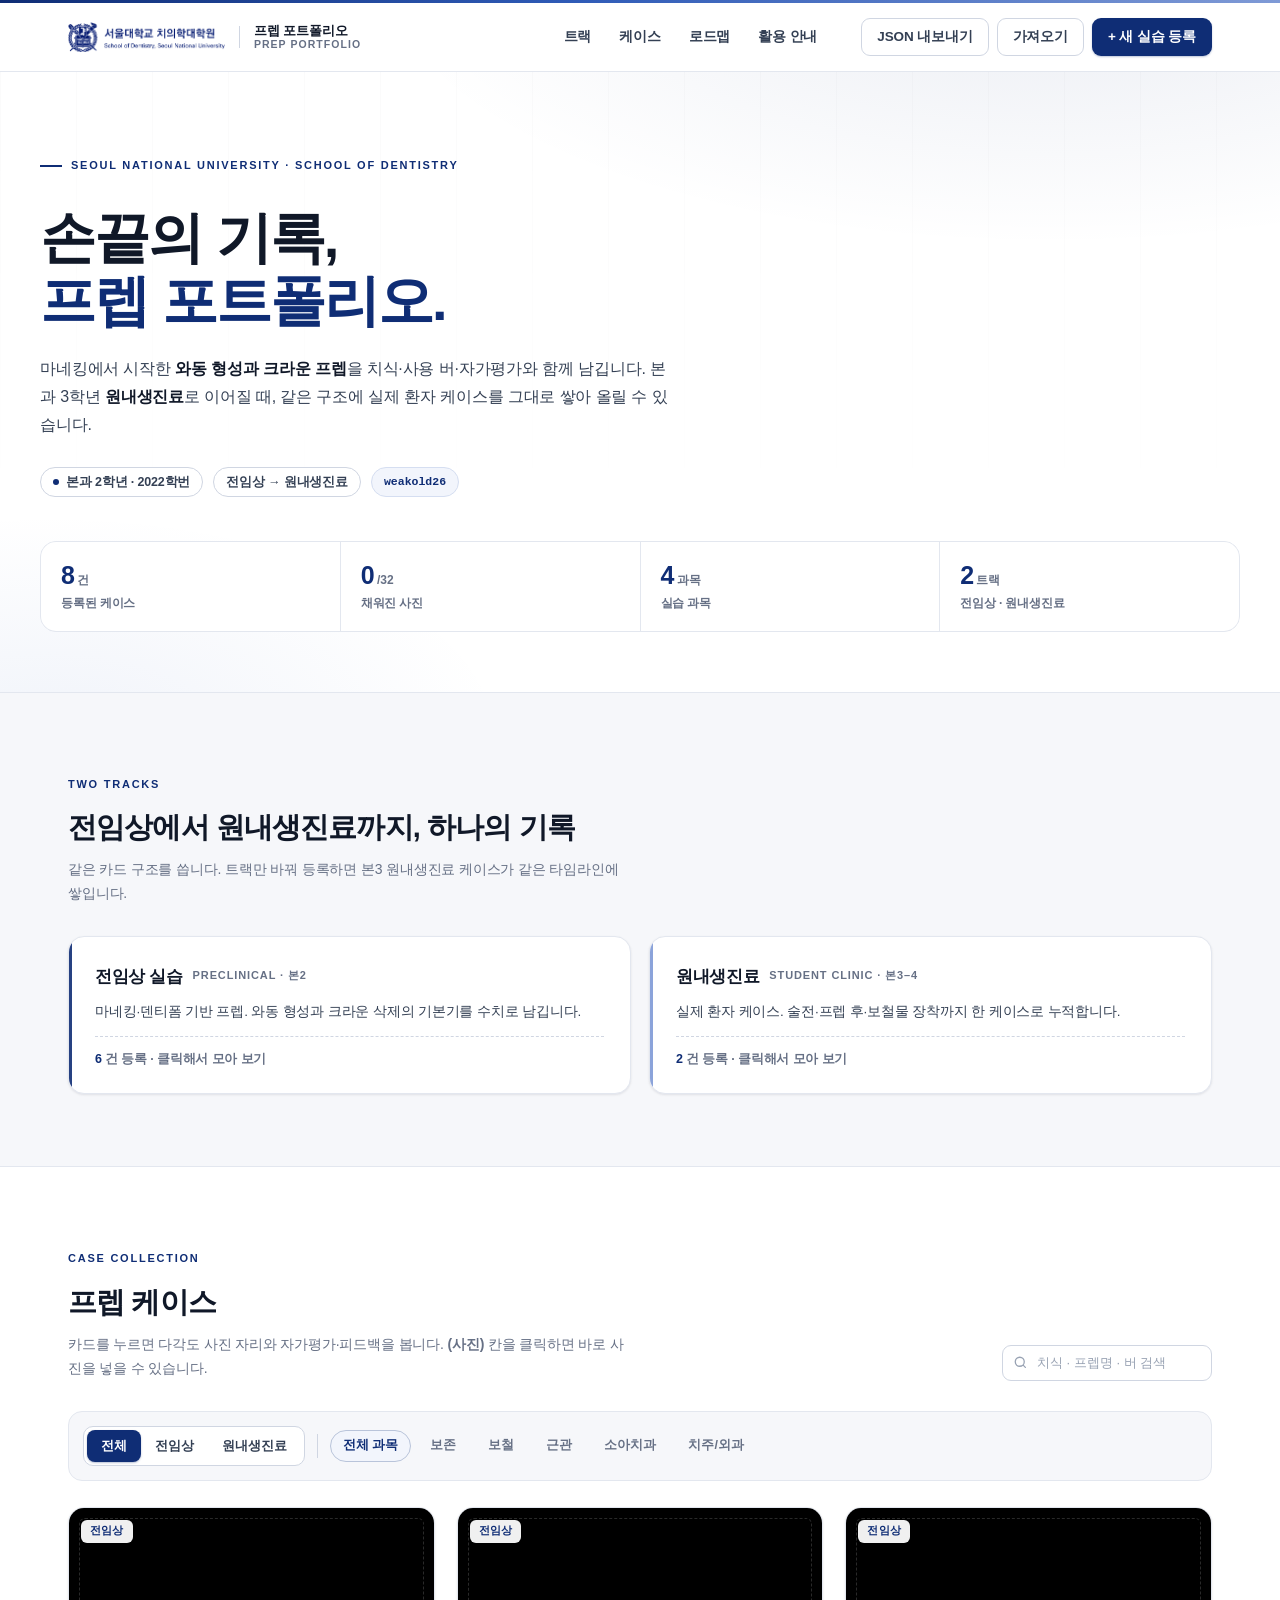
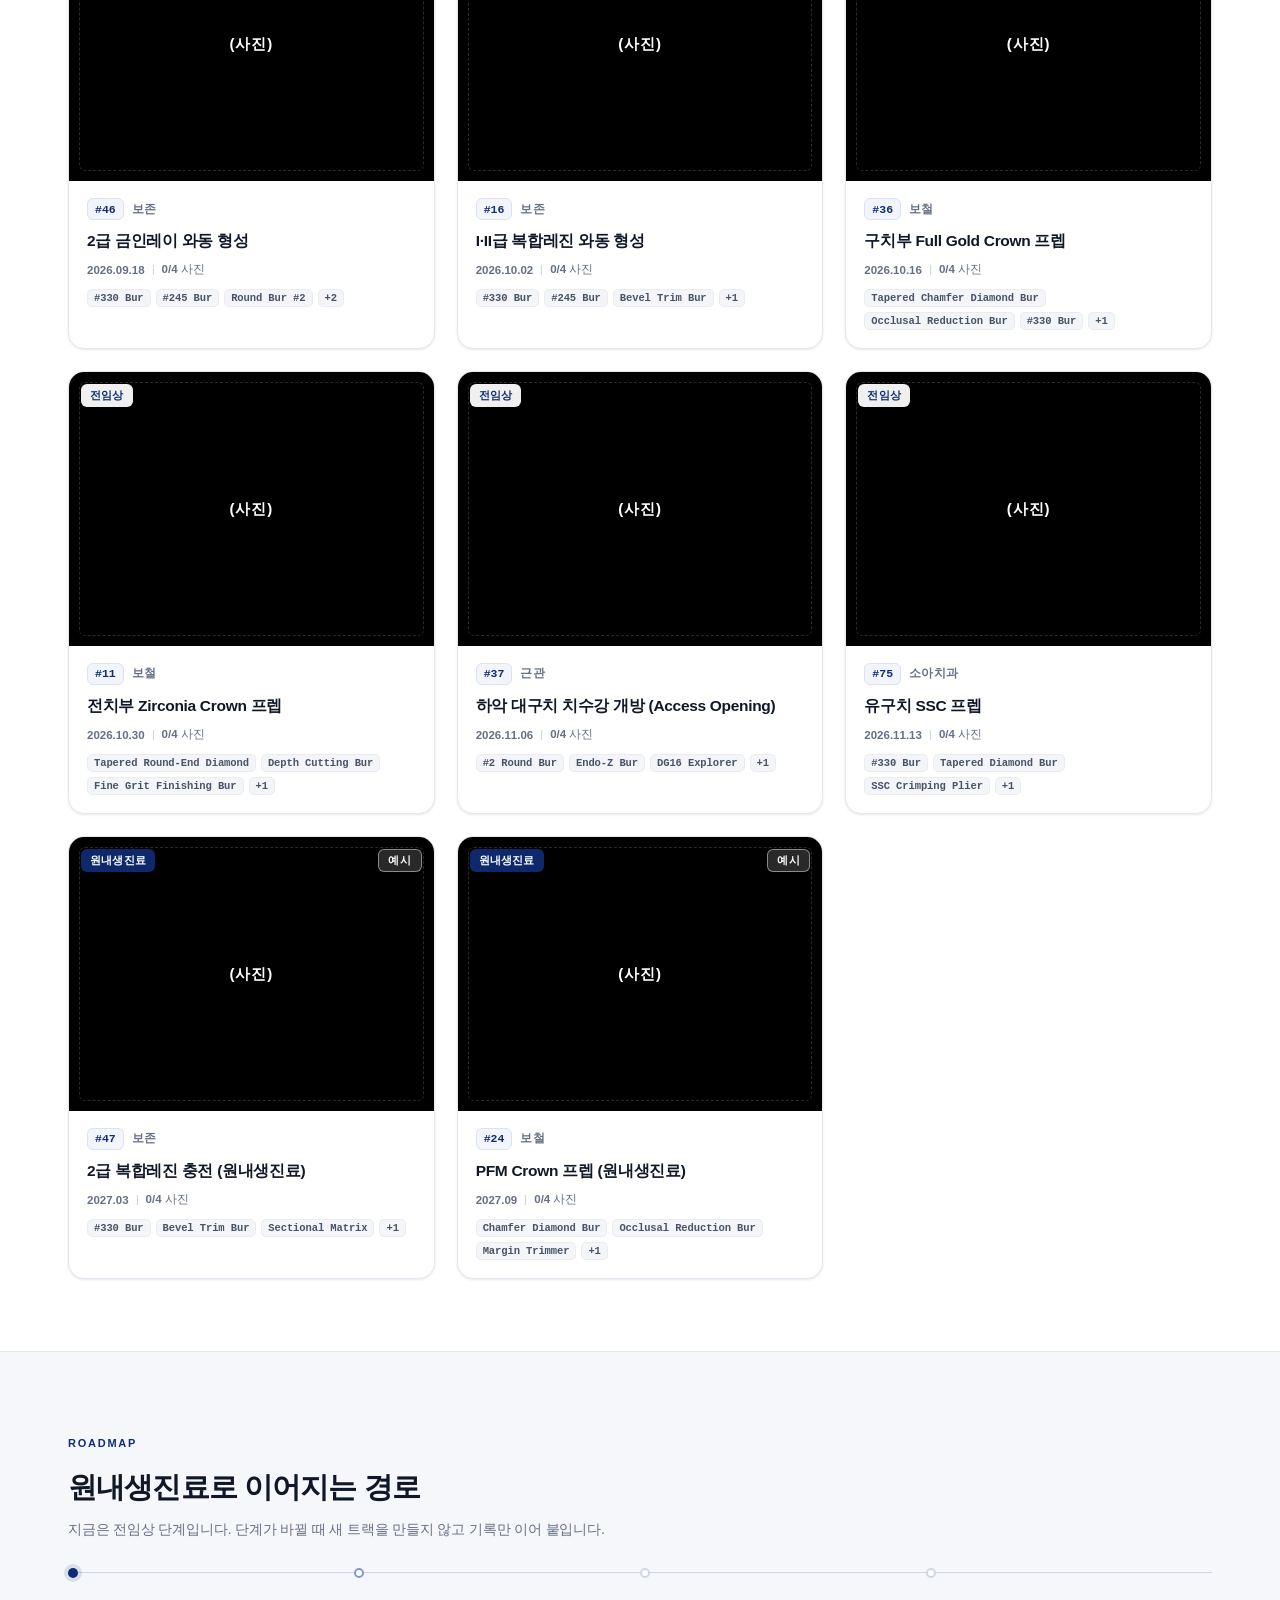
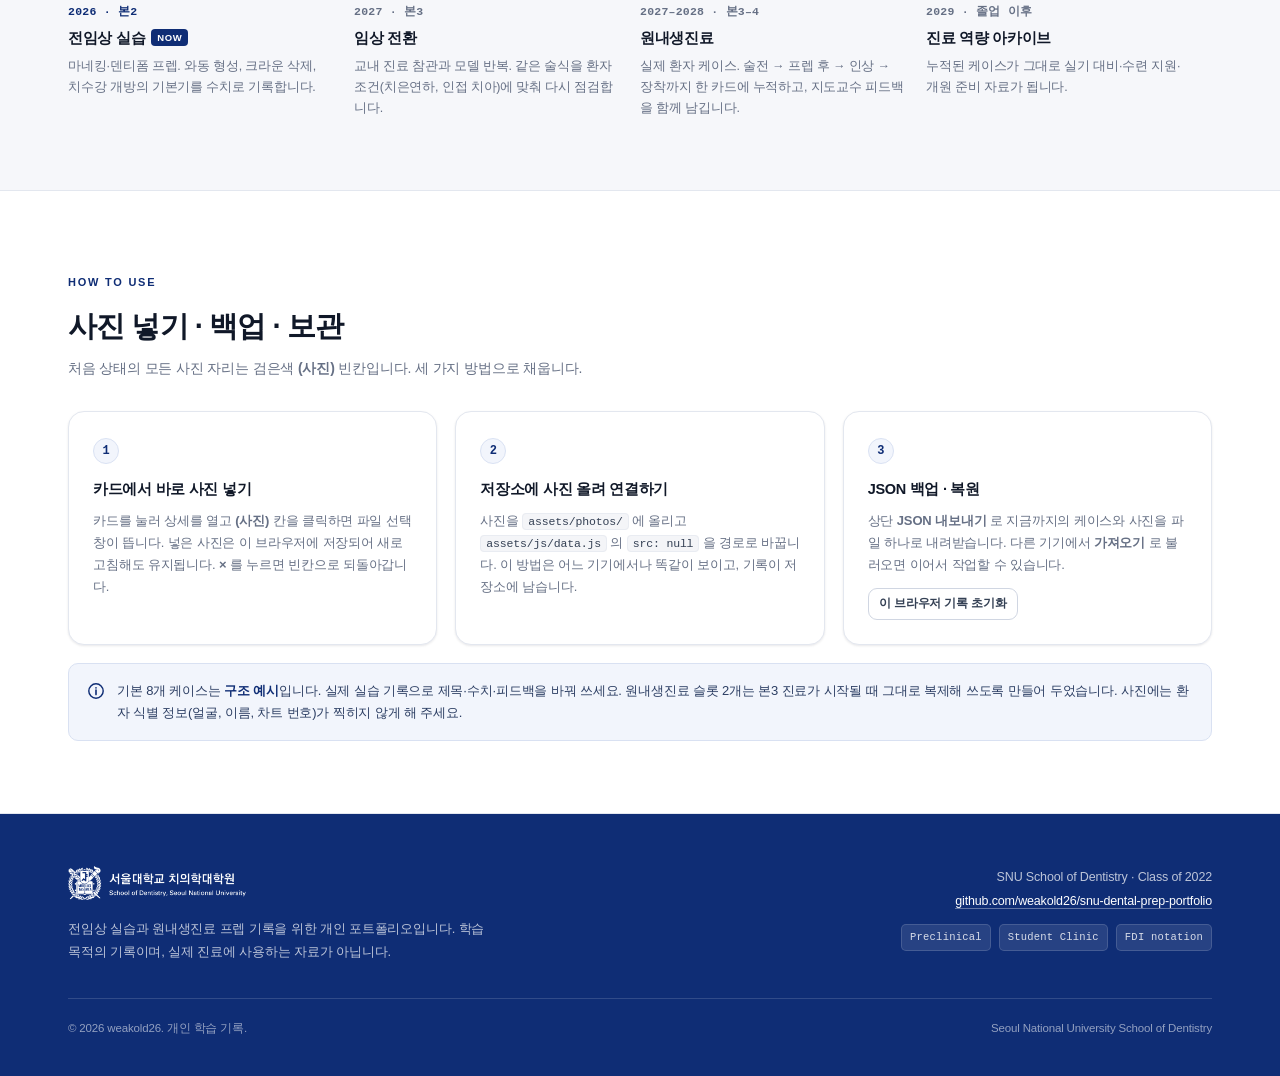
==== commit 22d52836: "style: soften active subject chip ring - 전체 과목 선택 시 이중 테두리처럼 보이던 inset shadow 제거 - asset cache versi" ====
--- a/index.html
+++ b/index.html
@@ -16,7 +16,7 @@
 
 <link rel="icon" type="image/png" href="assets/img/mobileicon.png">
 <link rel="apple-touch-icon" href="assets/img/mobileicon.png">
-<link rel="stylesheet" href="assets/css/style.css">
+<link rel="stylesheet" href="assets/css/style.css?v=20261118-3">
 </head>
 <body id="top">
 
@@ -352,7 +352,7 @@
 <input type="file" id="file-input" accept="image/*" hidden>
 <input type="file" id="import-input" accept="application/json,.json" hidden>
 
-<script src="assets/js/data.js"></script>
-<script src="assets/js/app.js"></script>
+<script src="assets/js/data.js?v=20261118-3"></script>
+<script src="assets/js/app.js?v=20261118-3"></script>
 </body>
 </html>
--- a/assets/css/style.css
+++ b/assets/css/style.css
@@ -540,10 +540,9 @@
 .subject-chips button:hover { background: #fff; color: var(--ink-2); border-color: var(--line-strong); }
 
 .subject-chips button[aria-pressed="true"] {
-  background: #fff;
-  border-color: var(--navy);
+  background: var(--navy-050);
+  border-color: #b9c4da;
   color: var(--navy);
-  box-shadow: inset 0 0 0 1px var(--navy);
 }
 
 .search {
@@ -653,6 +652,7 @@
 .case-thumb {
   aspect-ratio: 4 / 3;
   width: 100%;
+  flex: 0 0 auto;
   position: relative;
 }
 
@@ -927,6 +927,13 @@
 }
 
 .reset-btn:hover { background: #fef3f2; border-color: #fecdca; color: var(--warn); }
+
+.reset-btn[data-armed="true"] {
+  background: #fef3f2;
+  border-color: #fda29b;
+  color: var(--warn);
+  font-weight: 700;
+}
 
 .note {
   display: flex;
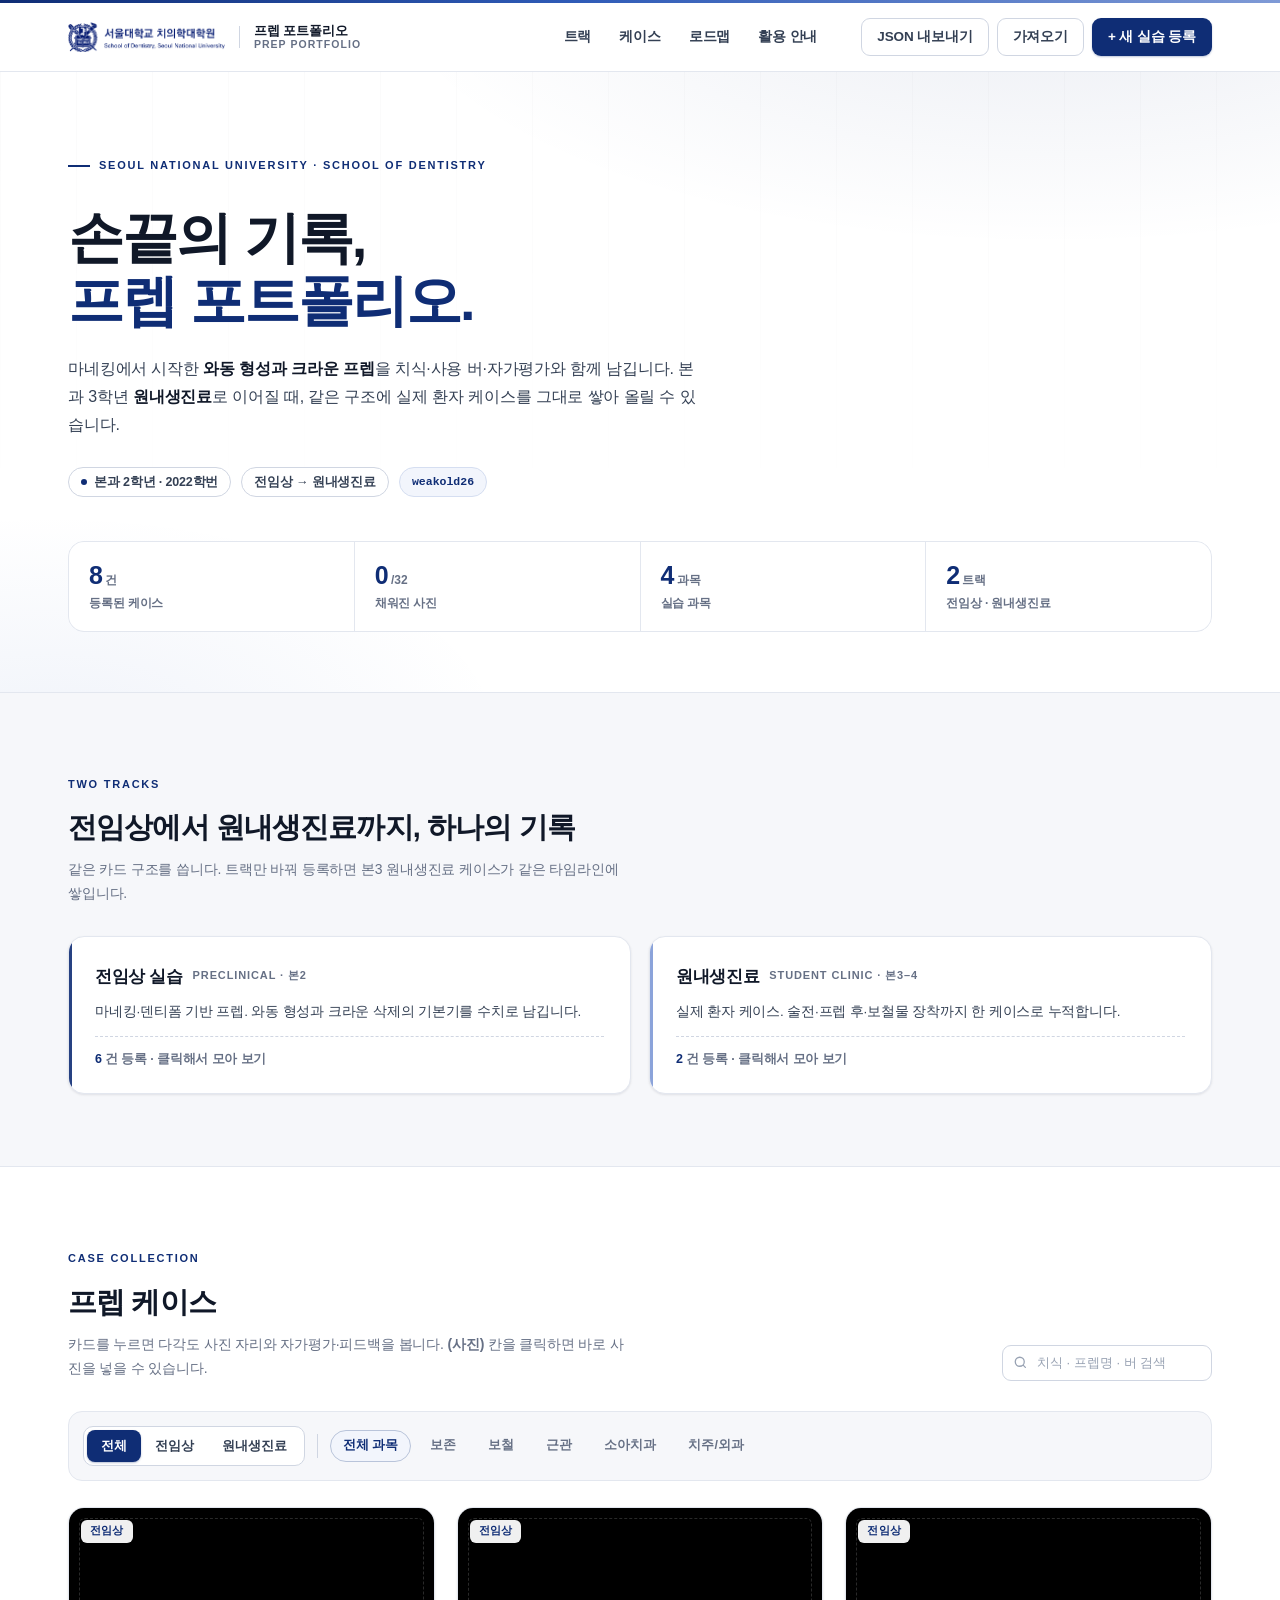
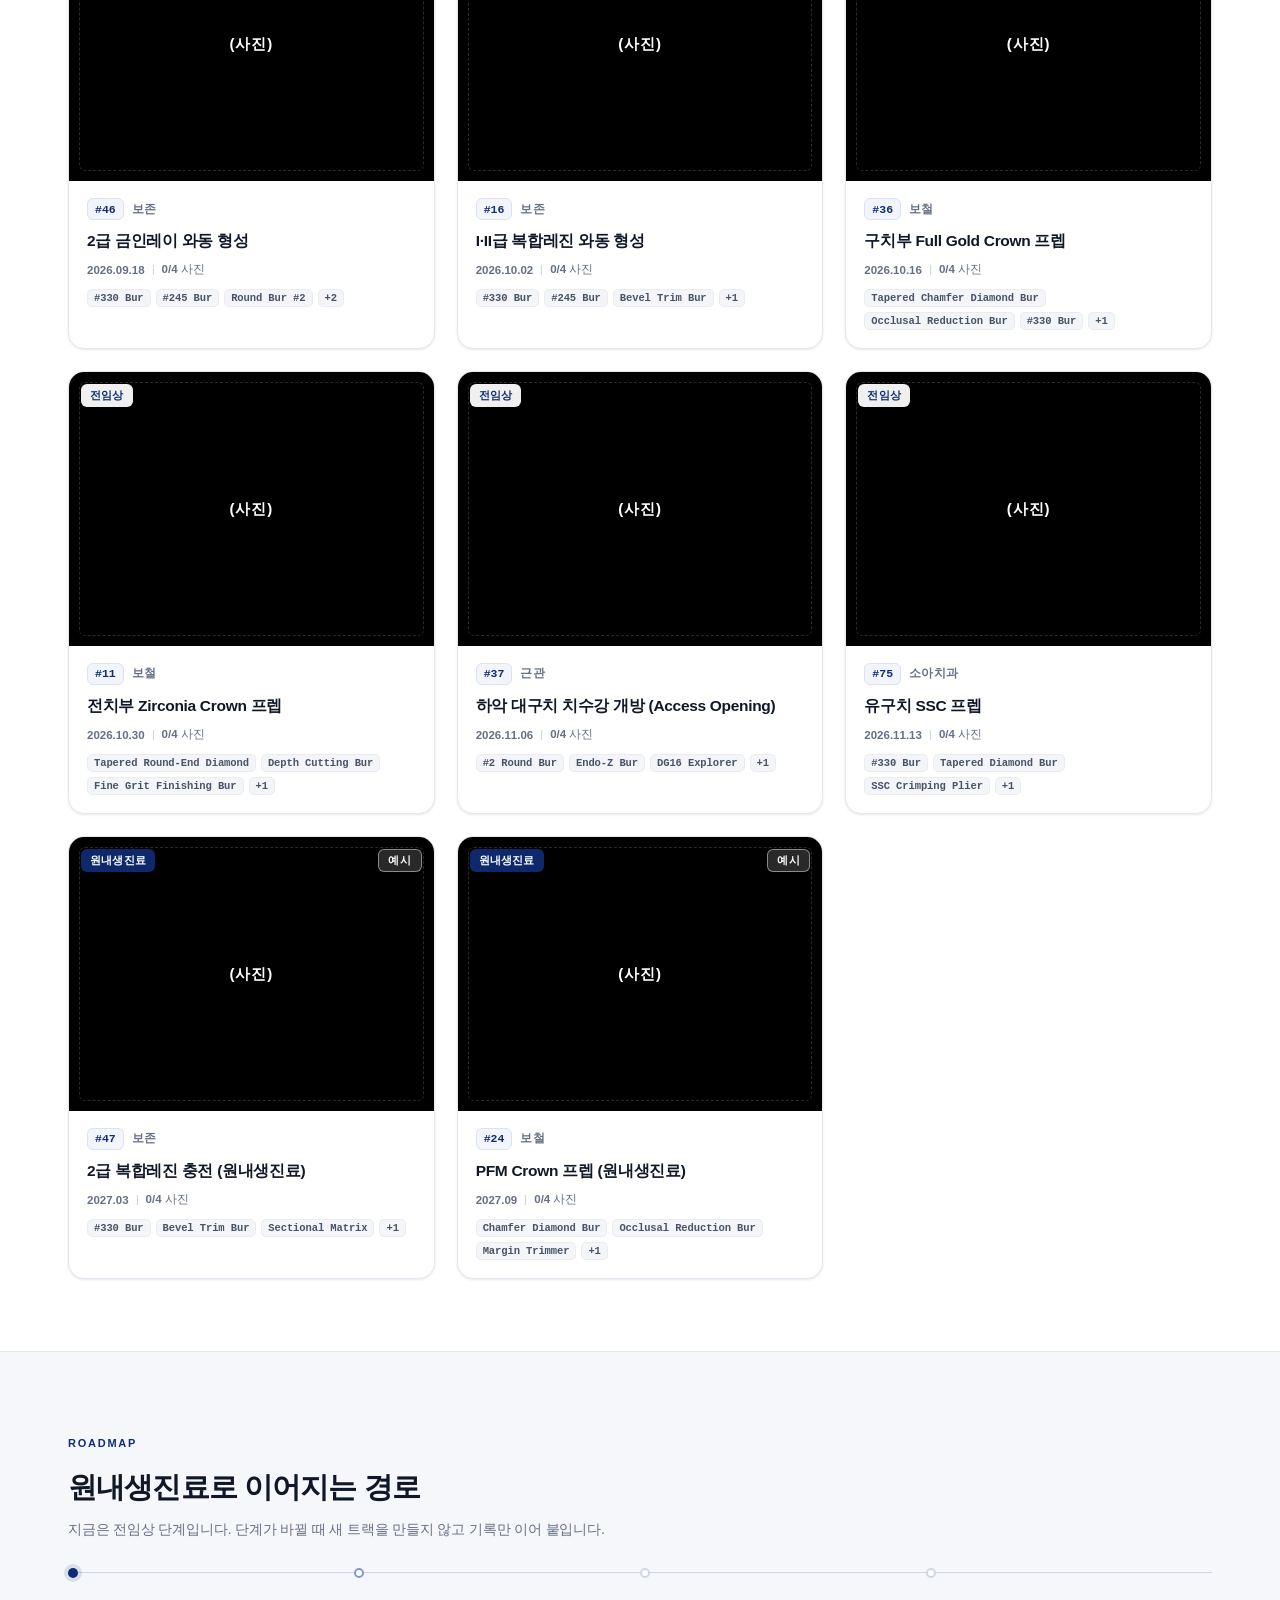
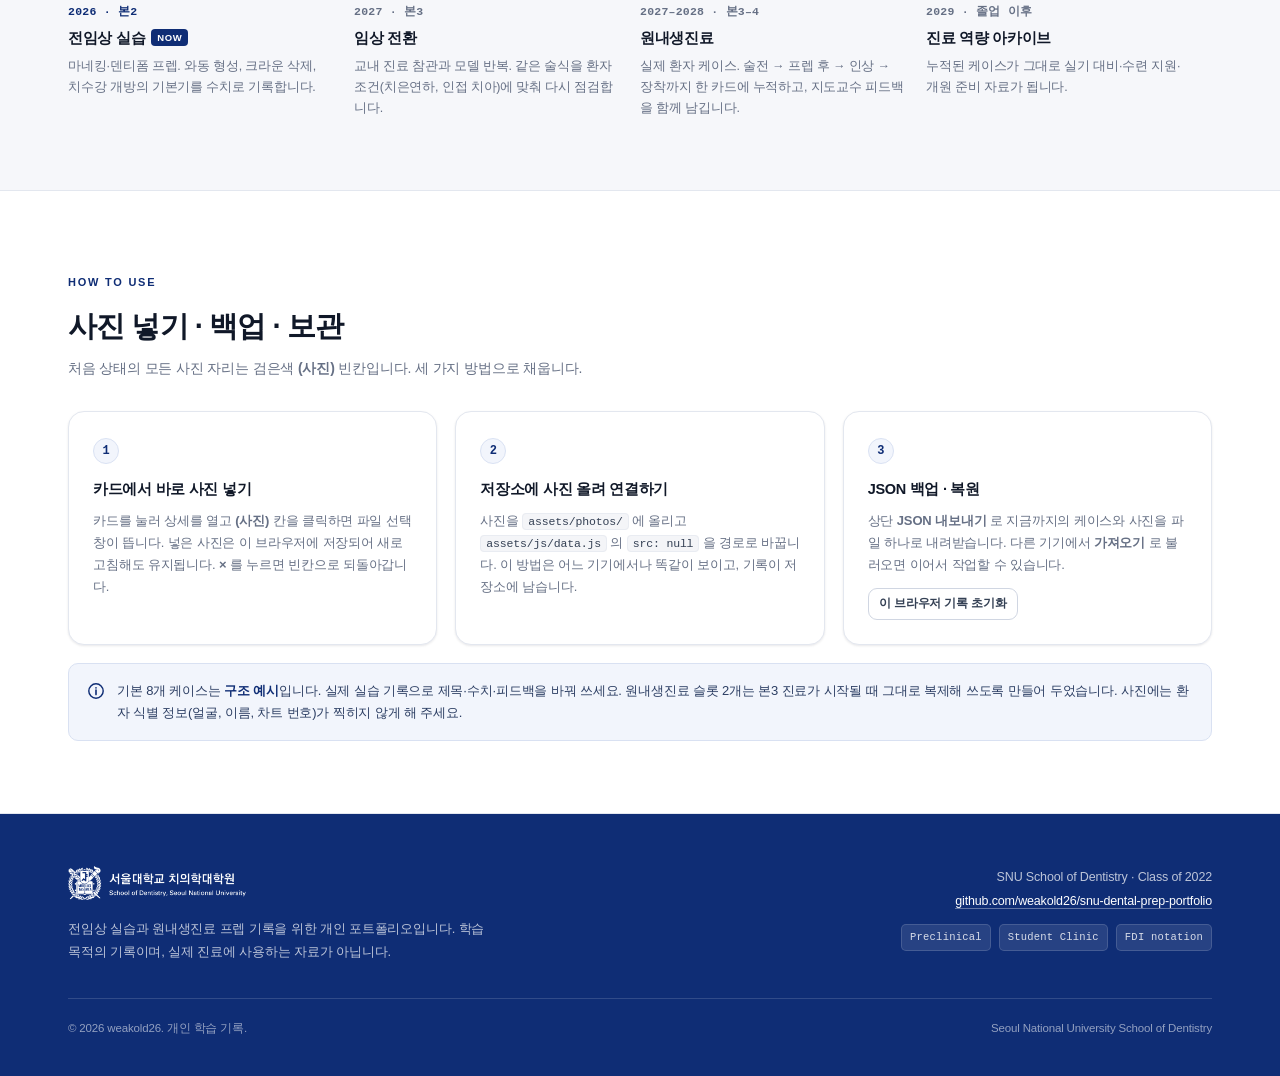
==== commit 313ba9c1: "fix: restore horizontal padding on hero content - .hero-inner 의 shorthand padding 이 .wrap 의 좌우 여백을 덮" ====
--- a/index.html
+++ b/index.html
@@ -16,7 +16,7 @@
 
 <link rel="icon" type="image/png" href="assets/img/mobileicon.png">
 <link rel="apple-touch-icon" href="assets/img/mobileicon.png">
-<link rel="stylesheet" href="assets/css/style.css?v=20261118-3">
+<link rel="stylesheet" href="assets/css/style.css?v=20261118-4">
 </head>
 <body id="top">
 
@@ -352,7 +352,7 @@
 <input type="file" id="file-input" accept="image/*" hidden>
 <input type="file" id="import-input" accept="application/json,.json" hidden>
 
-<script src="assets/js/data.js?v=20261118-3"></script>
-<script src="assets/js/app.js?v=20261118-3"></script>
+<script src="assets/js/data.js?v=20261118-4"></script>
+<script src="assets/js/app.js?v=20261118-4"></script>
 </body>
 </html>
--- a/assets/css/style.css
+++ b/assets/css/style.css
@@ -237,7 +237,8 @@
 .hero-inner {
   position: relative;
   z-index: 1;
-  padding: 74px 0 60px;
+  padding-top: 74px;
+  padding-bottom: 60px;
 }
 
 .eyebrow {
@@ -1496,7 +1497,7 @@
   .header-actions .btn-ghost { display: none; }
   .header-actions .btn-primary { height: 34px; padding: 0 12px; font-size: 12.5px; }
 
-  .hero-inner { padding: 46px 0 40px; }
+  .hero-inner { padding-top: 46px; padding-bottom: 40px; }
   .hero-lead { font-size: 14.5px; }
   .hero-meta .chip { height: 27px; font-size: 11.5px; }
 
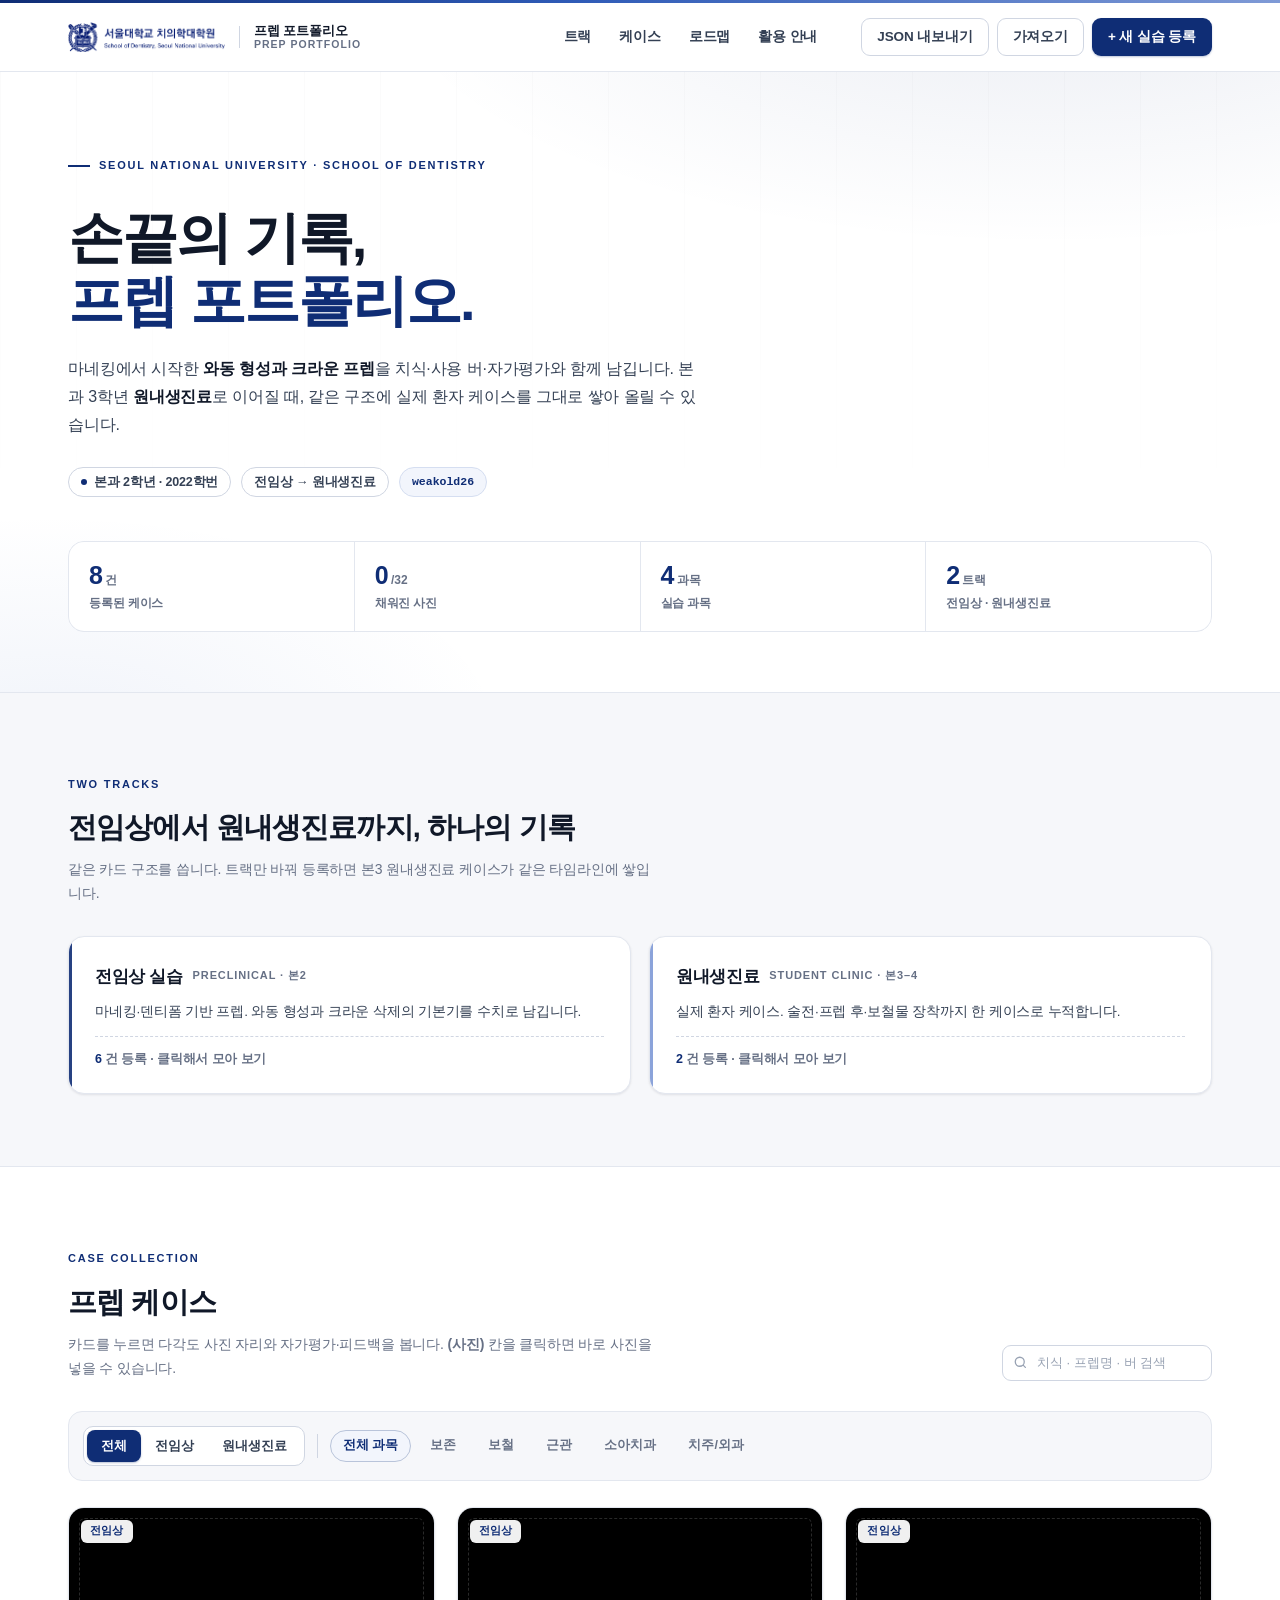
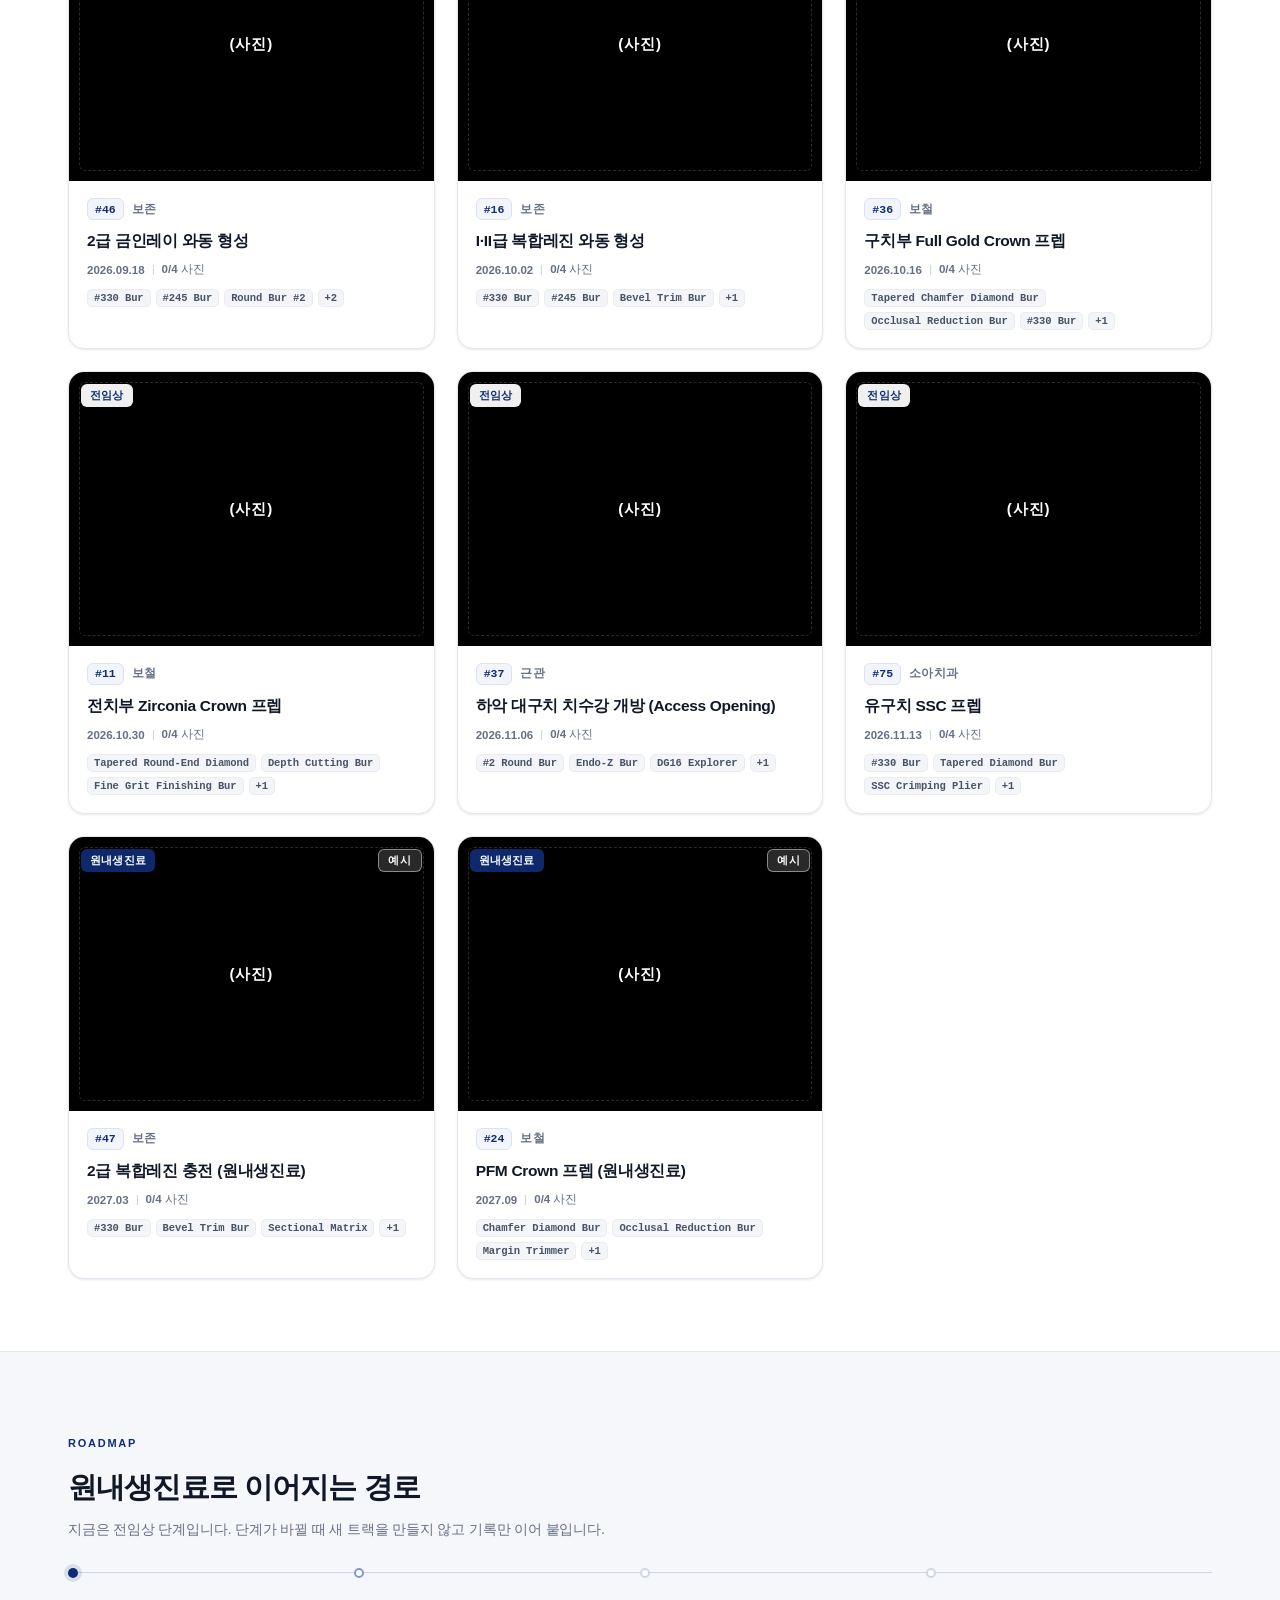
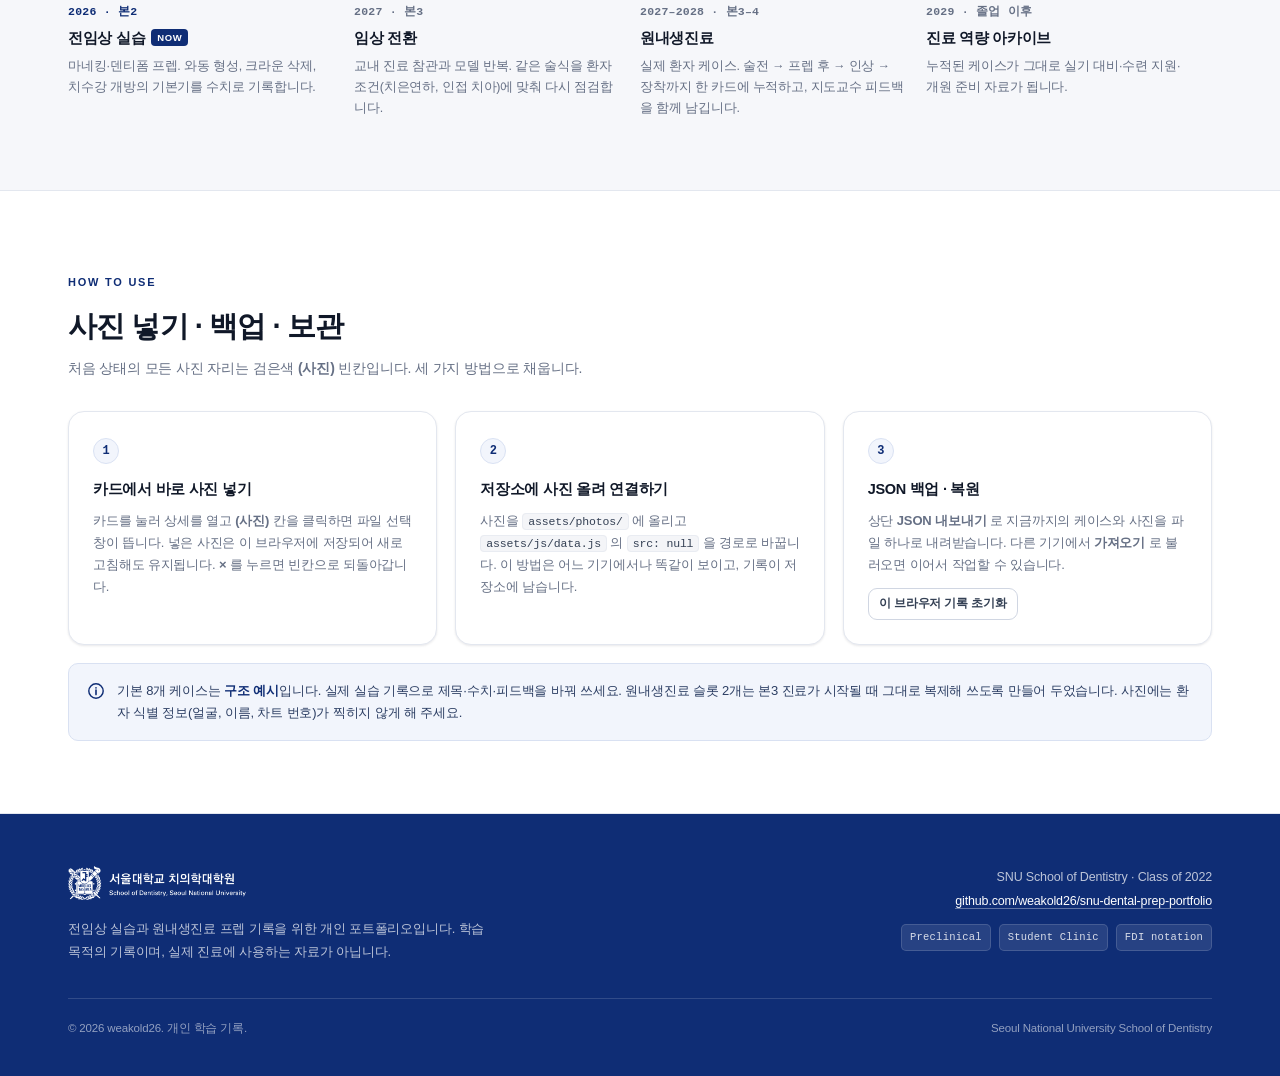
==== commit 9aebc514: "style: avoid orphaned last lines in lead copy; remove mobile preview harness - .section-desc / .hero" ====
--- a/index.html
+++ b/index.html
@@ -16,7 +16,7 @@
 
 <link rel="icon" type="image/png" href="assets/img/mobileicon.png">
 <link rel="apple-touch-icon" href="assets/img/mobileicon.png">
-<link rel="stylesheet" href="assets/css/style.css?v=20261118-4">
+<link rel="stylesheet" href="assets/css/style.css?v=20261118-5">
 </head>
 <body id="top">
 
@@ -352,7 +352,7 @@
 <input type="file" id="file-input" accept="image/*" hidden>
 <input type="file" id="import-input" accept="application/json,.json" hidden>
 
-<script src="assets/js/data.js?v=20261118-4"></script>
-<script src="assets/js/app.js?v=20261118-4"></script>
+<script src="assets/js/data.js?v=20261118-5"></script>
+<script src="assets/js/app.js?v=20261118-5"></script>
 </body>
 </html>
--- a/assets/css/style.css
+++ b/assets/css/style.css
@@ -276,6 +276,7 @@
 .hero-lead {
   margin: 22px 0 0;
   max-width: 640px;
+  text-wrap: pretty;
   font-size: 16px;
   line-height: 1.75;
   color: var(--ink-2);
@@ -393,7 +394,8 @@
 
 .section-desc {
   margin: 8px 0 0;
-  max-width: 560px;
+  max-width: 600px;
+  text-wrap: pretty;
   font-size: 14px;
   color: var(--muted);
   line-height: 1.7;
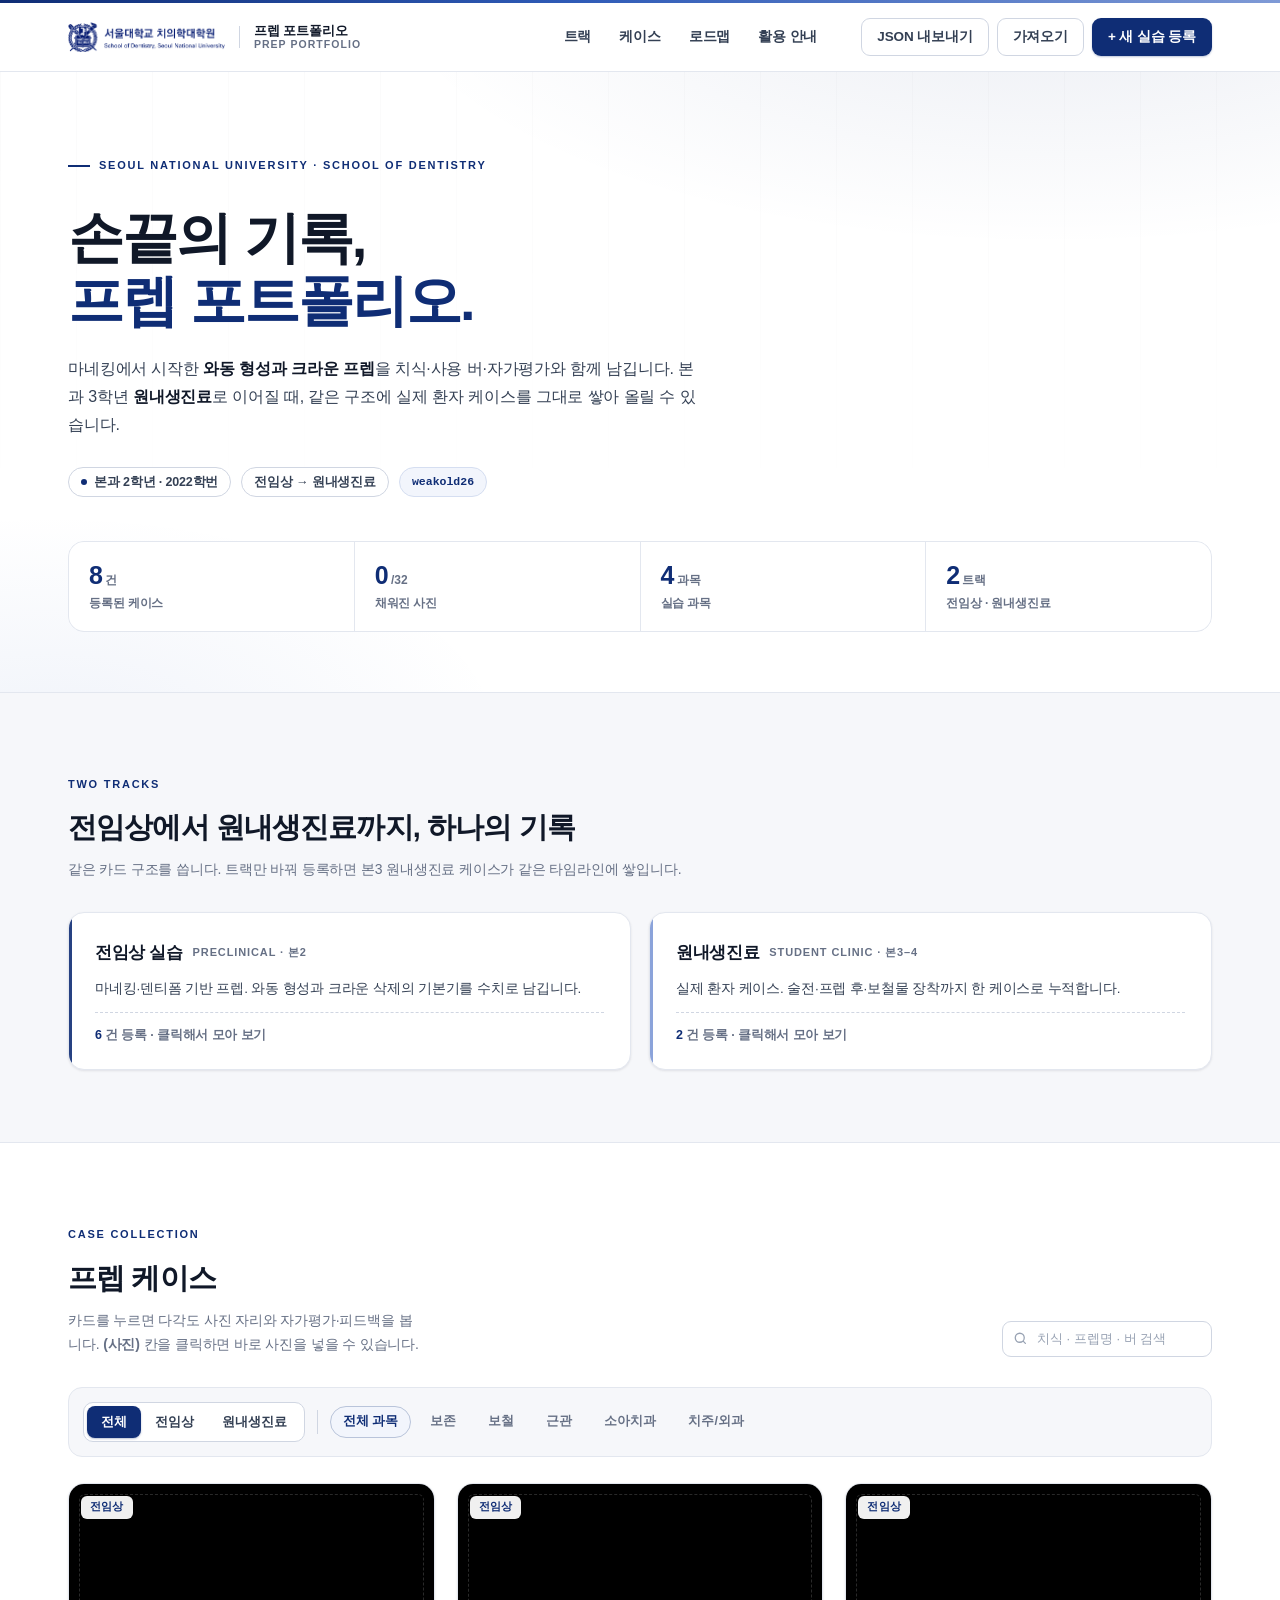
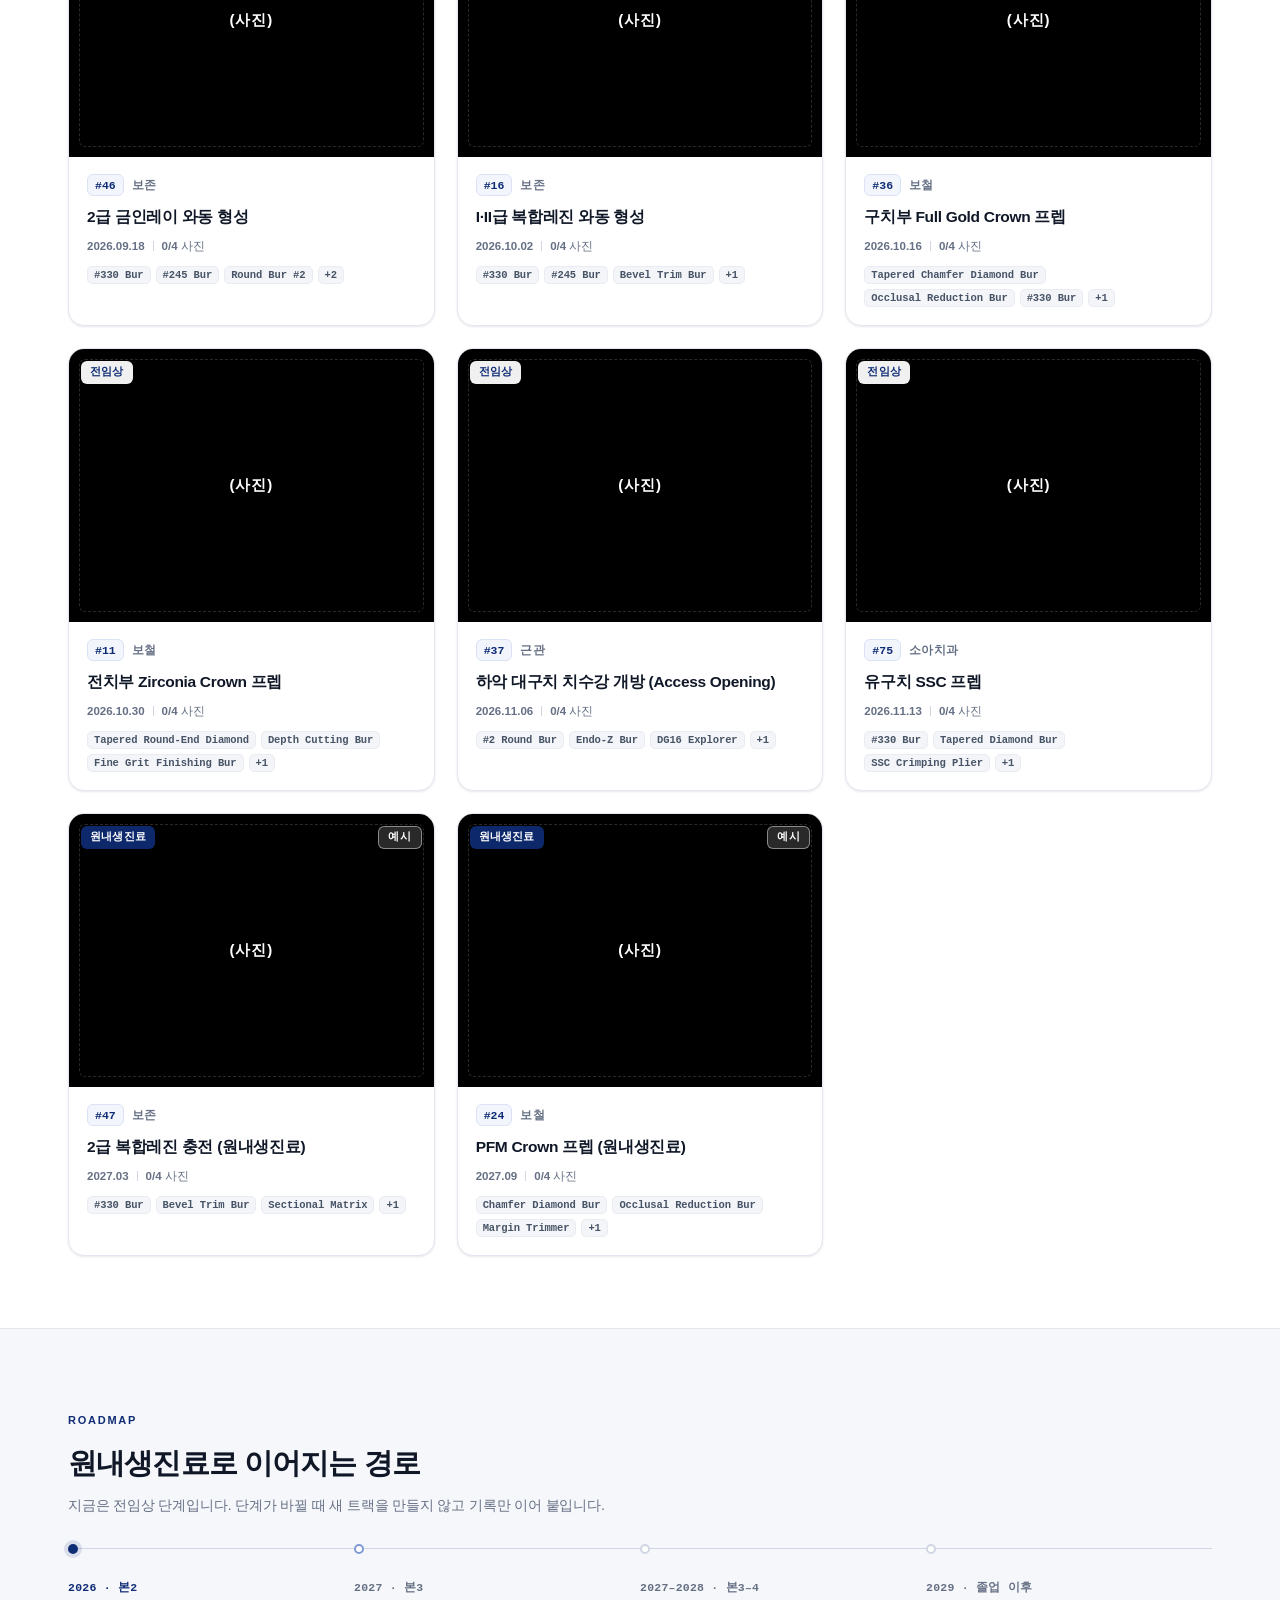
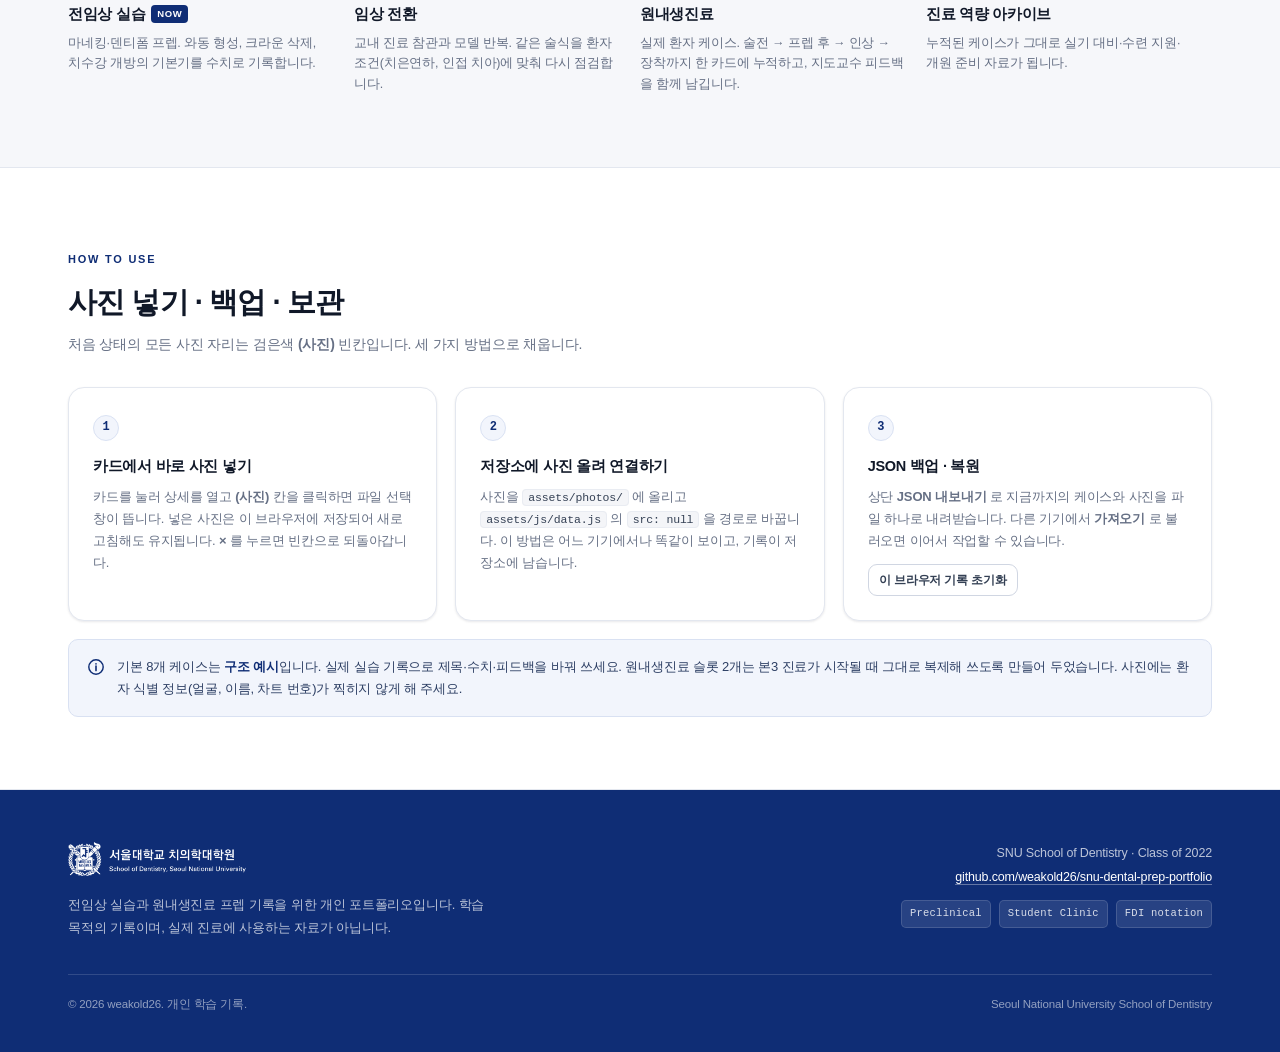
==== commit 76adccc4: "style: balance section descriptions to avoid one-word last lines" ====
--- a/index.html
+++ b/index.html
@@ -16,7 +16,7 @@
 
 <link rel="icon" type="image/png" href="assets/img/mobileicon.png">
 <link rel="apple-touch-icon" href="assets/img/mobileicon.png">
-<link rel="stylesheet" href="assets/css/style.css?v=20261118-5">
+<link rel="stylesheet" href="assets/css/style.css?v=20261118-6">
 </head>
 <body id="top">
 
@@ -352,7 +352,7 @@
 <input type="file" id="file-input" accept="image/*" hidden>
 <input type="file" id="import-input" accept="application/json,.json" hidden>
 
-<script src="assets/js/data.js?v=20261118-5"></script>
-<script src="assets/js/app.js?v=20261118-5"></script>
+<script src="assets/js/data.js?v=20261118-6"></script>
+<script src="assets/js/app.js?v=20261118-6"></script>
 </body>
 </html>
--- a/assets/css/style.css
+++ b/assets/css/style.css
@@ -394,8 +394,8 @@
 
 .section-desc {
   margin: 8px 0 0;
-  max-width: 600px;
-  text-wrap: pretty;
+  max-width: 620px;
+  text-wrap: balance;
   font-size: 14px;
   color: var(--muted);
   line-height: 1.7;
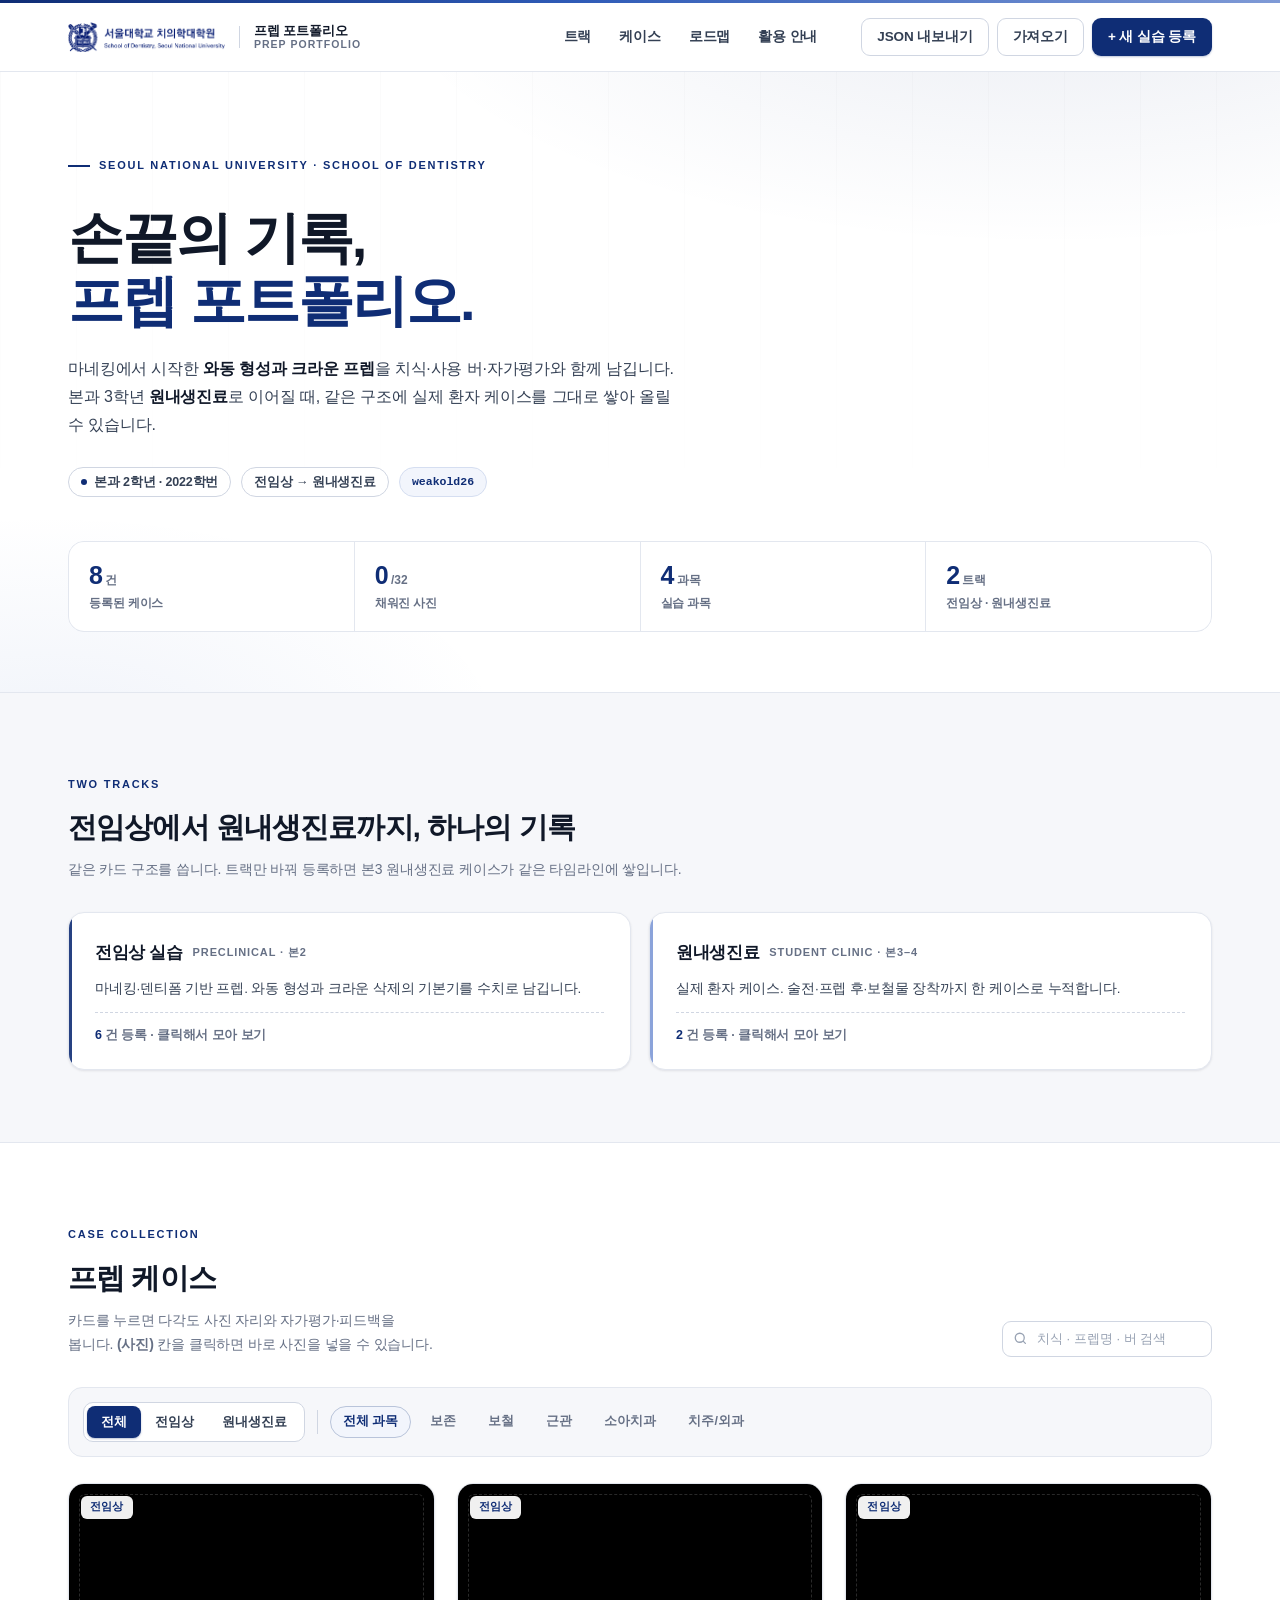
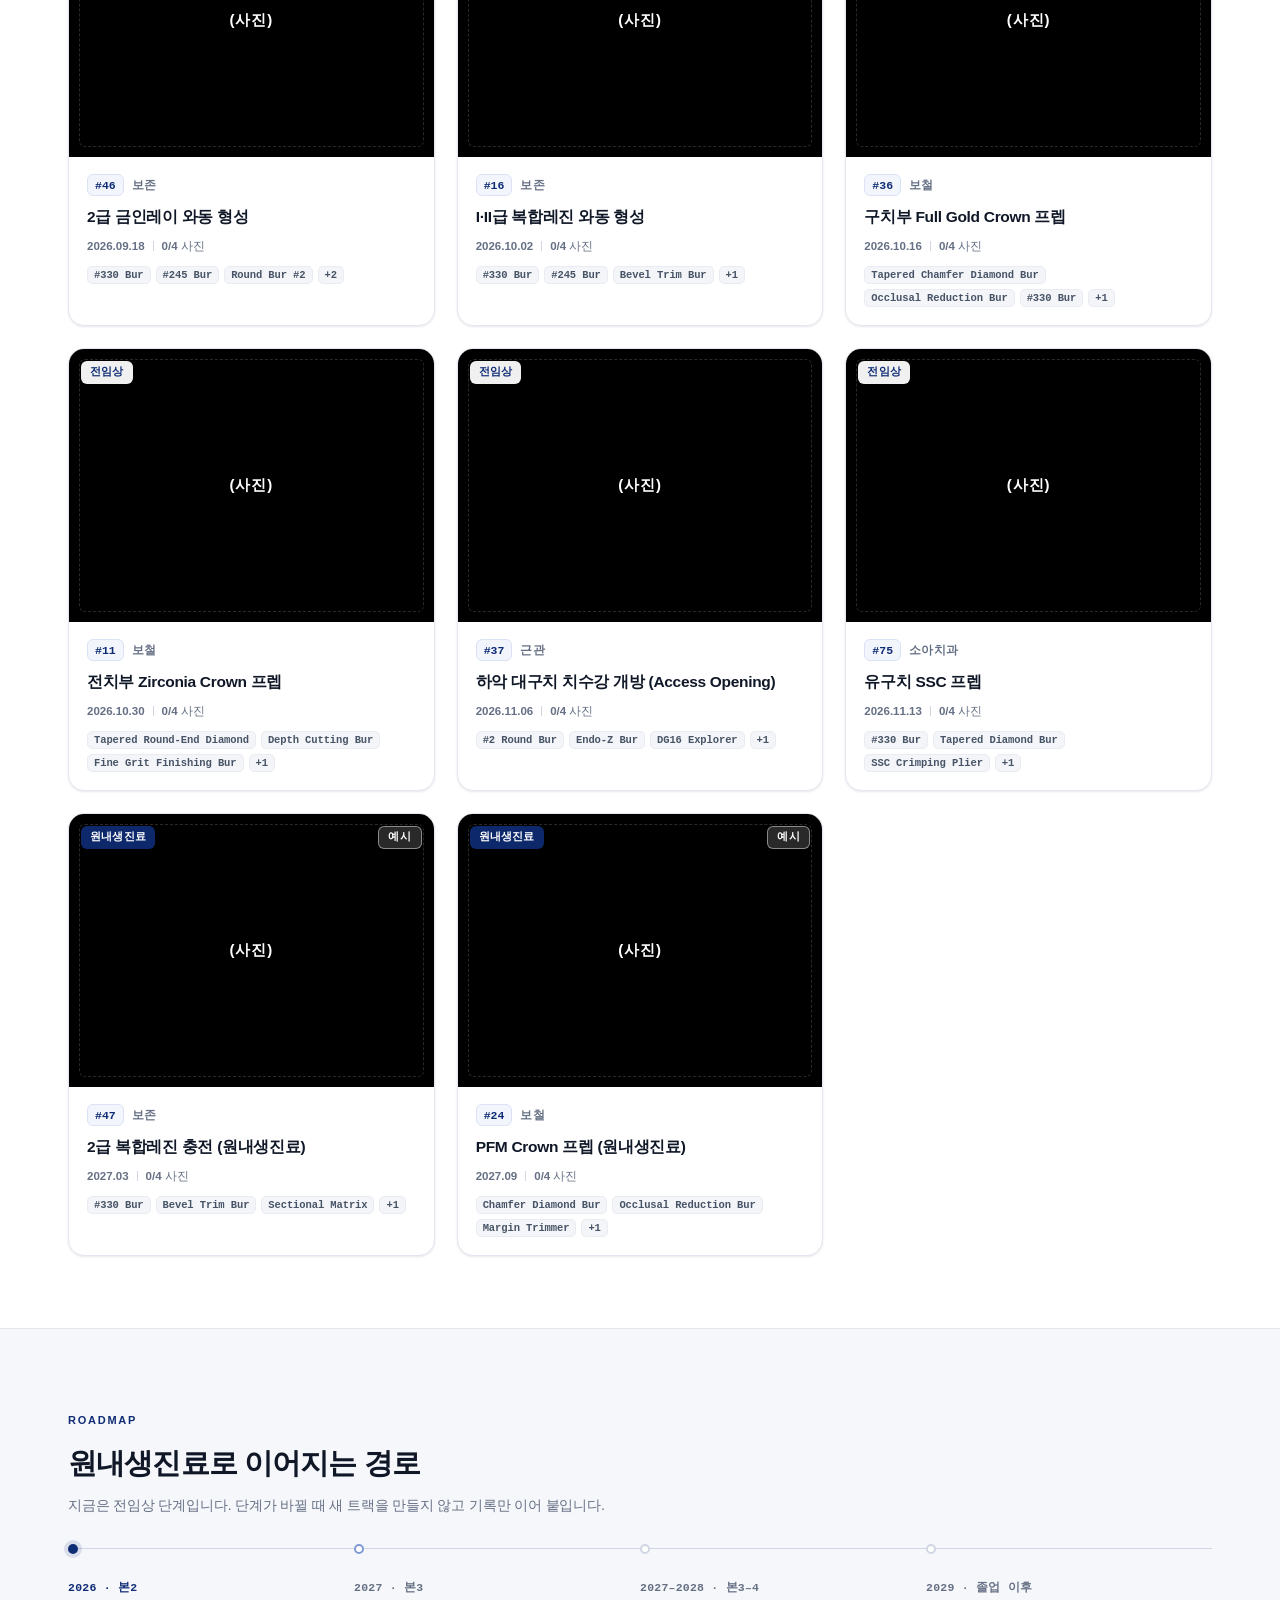
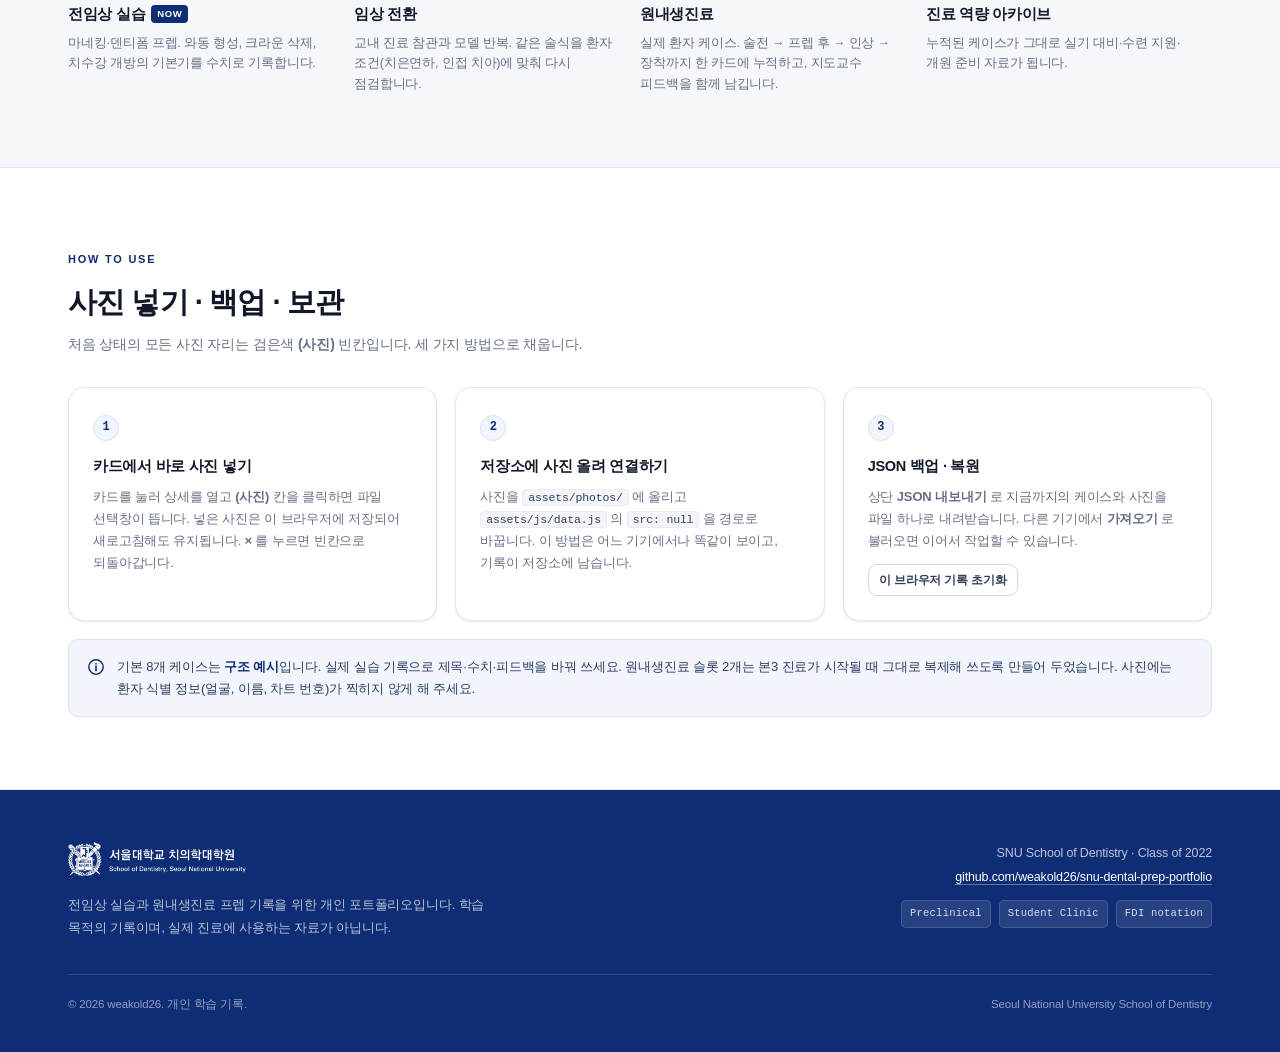
==== commit a779a76f: "style: keep-all line breaking for Korean copy; re-add mobile check harness - body 에 word-break: keep" ====
--- a/index.html
+++ b/index.html
@@ -16,7 +16,7 @@
 
 <link rel="icon" type="image/png" href="assets/img/mobileicon.png">
 <link rel="apple-touch-icon" href="assets/img/mobileicon.png">
-<link rel="stylesheet" href="assets/css/style.css?v=20261118-6">
+<link rel="stylesheet" href="assets/css/style.css?v=20261118-7">
 </head>
 <body id="top">
 
@@ -352,7 +352,7 @@
 <input type="file" id="file-input" accept="image/*" hidden>
 <input type="file" id="import-input" accept="application/json,.json" hidden>
 
-<script src="assets/js/data.js?v=20261118-6"></script>
-<script src="assets/js/app.js?v=20261118-6"></script>
+<script src="assets/js/data.js?v=20261118-7"></script>
+<script src="assets/js/app.js?v=20261118-7"></script>
 </body>
 </html>
--- a/assets/css/style.css
+++ b/assets/css/style.css
@@ -42,6 +42,8 @@
   background: var(--bg);
   line-height: 1.6;
   letter-spacing: -0.01em;
+  word-break: keep-all;
+  overflow-wrap: break-word;
   -webkit-font-smoothing: antialiased;
 }
 
